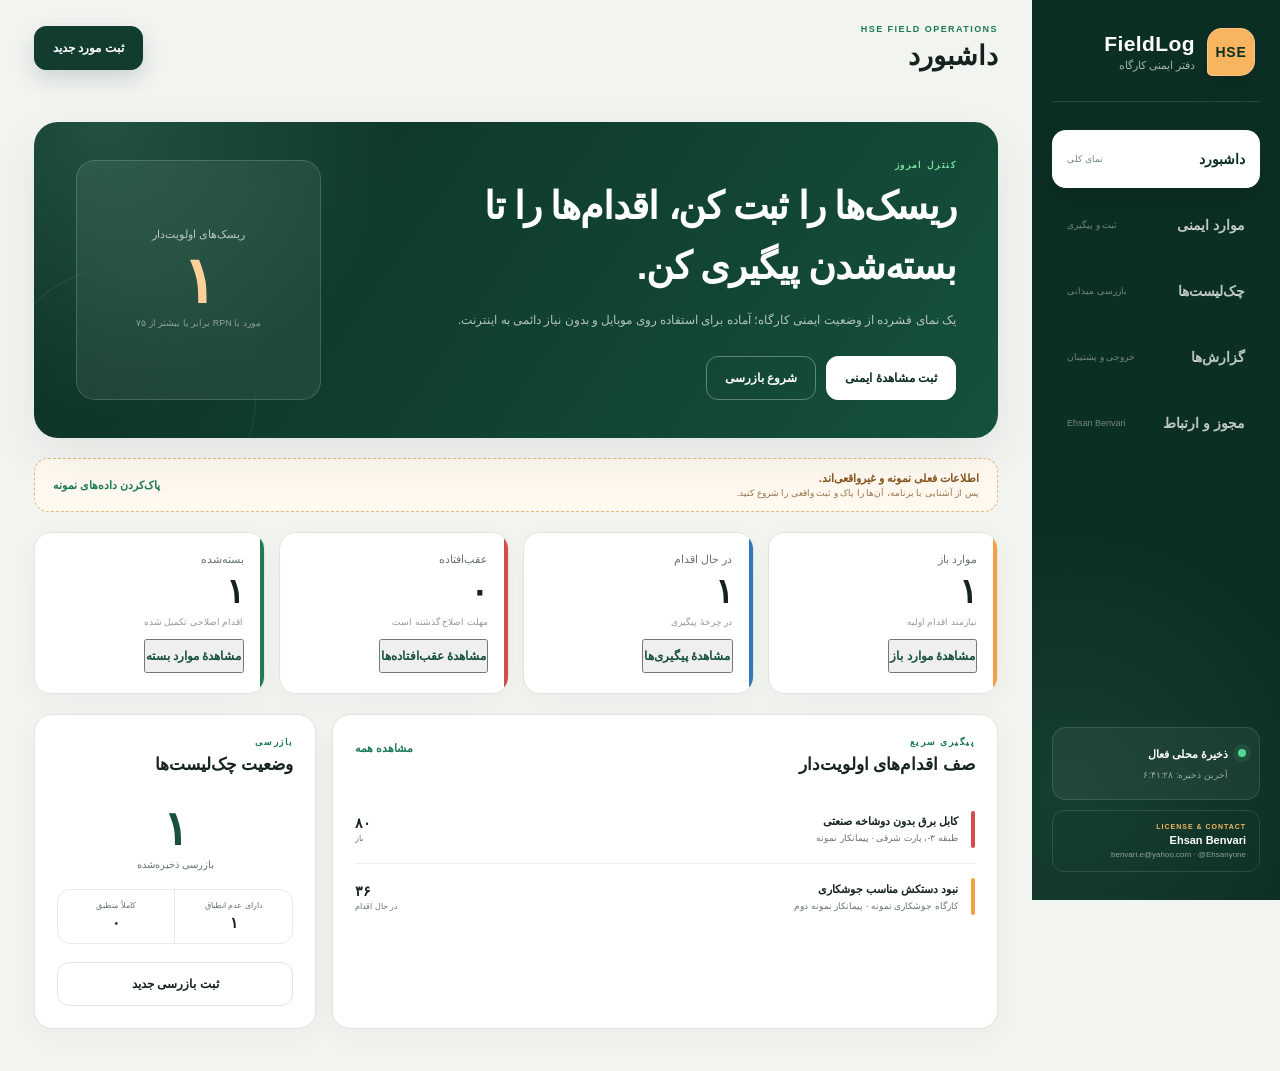
==== index.html @ 08618c47 "Publish HSE FieldLog 1.8.0 browser demonstration" ====
<!doctype html>
<html lang="fa" dir="rtl">
  <head>
    <meta charset="UTF-8" />
    <meta name="viewport" content="width=device-width, initial-scale=1.0, viewport-fit=cover" />
    <meta name="theme-color" content="#0c2f24" />
    <meta name="description" content="دفتر ایمنی کارگاه؛ ثبت خطر، چک‌لیست و گزارش مدیریتی" />
    <meta http-equiv="Content-Security-Policy" content="default-src 'self'; script-src 'self'; style-src 'self'; img-src 'self' data:; connect-src 'self'; worker-src 'self'; object-src 'none'; base-uri 'none'; form-action 'none'" />
    <link rel="manifest" href="./manifest.webmanifest" />
    <link rel="icon" href="./favicon.svg" type="image/svg+xml" />
    <title>HSE FieldLog</title>
    <script type="module" crossorigin src="./assets/index-pages-d766dce32a81.js"></script>
    <link rel="stylesheet" crossorigin href="./assets/index-uV3VrAZ-.css">
  </head>
  <body>
    <div id="root"></div>
  </body>
</html>
---- assets/index-uV3VrAZ-.css ----
:root{--ink:#15221d;--muted:#66736d;--paper:#fff;--canvas:#f2f4f0;--line:#dfe5df;--green-950:#0c2f24;--green-900:#123c2f;--green-800:#18503d;--green-600:#1c7a56;--green-100:#dff3e9;--orange:#f59e42;--red:#d64b4b;--blue:#3278b8;--shadow:0 18px 48px #1a342a14}*{box-sizing:border-box}html{background:var(--canvas);--lightningcss-light:initial;--lightningcss-dark: ;color-scheme:light}body{background:var(--canvas);color:var(--ink);-webkit-font-smoothing:antialiased;margin:0;font-family:Tahoma,Arial,sans-serif}button,input,select,textarea{font:inherit}button,select,label.file-action{-webkit-tap-highlight-color:transparent}button{cursor:pointer}.app-shell{direction:rtl;grid-template-columns:248px minmax(0,1fr);min-height:100vh;display:grid}.sidebar{background:radial-gradient(circle at 15% 88%, #5eb4831f, transparent 32%), var(--green-950);color:#fff;flex-direction:column;height:100vh;padding:28px 20px;display:flex;position:sticky;top:0;overflow:auto}.brand-block{border-bottom:1px solid #ffffff1f;align-items:center;gap:12px;padding:0 5px 25px;display:flex}.brand-mark{width:48px;height:48px;color:var(--green-950);letter-spacing:.05em;background:#f8b45e;border:1px solid #ffffff40;border-radius:15px 15px 15px 5px;place-items:center;font-size:14px;font-weight:900;display:grid;box-shadow:0 8px 24px #00000024}.brand-block strong,.brand-block span{display:block}.brand-block strong{letter-spacing:.02em;font-size:21px}.brand-block span{color:#ffffff9e;margin-top:3px;font-size:11px}.side-nav{gap:8px;margin-top:28px;display:grid}.nav-item{color:#ffffffba;text-align:right;background:0 0;border:1px solid #0000;border-radius:14px;justify-content:space-between;align-items:center;min-height:58px;padding:11px 14px;transition:all .16s;display:flex}.nav-item:hover,.nav-item:focus-visible{color:#fff;border-color:#ffffff24;outline:none}.nav-item.active{color:var(--green-950);background:#fff;box-shadow:0 12px 32px #00000026}.nav-item span{font-size:14px;font-weight:800}.nav-item small{color:inherit;opacity:.58;font-size:9px}.privacy-note{background:#ffffff0d;border:1px solid #ffffff1f;border-radius:14px;gap:10px;margin-top:auto;padding:16px 13px;display:flex}.status-dot{background:#55d794;border-radius:999px;flex:none;width:8px;height:8px;margin-top:5px;box-shadow:0 0 0 5px #55d7941a}.privacy-note strong{font-size:11px}.privacy-note p{color:#ffffff8c;margin:5px 0 0;font-size:9px;line-height:1.8}.license-credit{color:#fff;text-align:right;background:0 0;border:1px solid #ffffff1f;border-radius:12px;gap:4px;margin-top:10px;padding:12px 13px;transition:all .16s;display:grid}.license-credit:hover,.license-credit:focus-visible{background:#f5b56214;border-color:#f5b56299;outline:none}.license-credit span{color:#f5b562;letter-spacing:.14em;font-family:Arial,sans-serif;font-size:7px;font-weight:800}.license-credit strong{font-family:Arial,sans-serif;font-size:11px}.license-credit small{color:#ffffff85;font-family:Arial,sans-serif;font-size:8px}.workspace{min-width:0;padding:0 34px 42px}.topbar{z-index:20;-webkit-backdrop-filter:blur(18px);backdrop-filter:blur(18px);background:#f2f4f0e6;justify-content:space-between;align-items:center;min-height:96px;margin:0 -6px 26px;padding:18px 6px;display:flex;position:sticky;top:0}.eyebrow{color:var(--green-600);letter-spacing:.16em;margin:0 0 6px;font-family:Arial,sans-serif;font-size:9px;font-weight:800}.topbar h1,.panel-heading h2,.panel-heading h3,.modal-heading h2,.report-header h2{margin:0}.topbar h1{font-size:27px;line-height:1.2}.primary-button,.secondary-button,.danger-button{border-radius:12px;min-height:44px;padding:10px 18px;font-size:12px;font-weight:800;transition:all .16s}.primary-button{border:1px solid var(--green-900);background:var(--green-900);color:#fff;box-shadow:0 9px 22px #123c2f2b}.primary-button:hover,.primary-button:focus-visible{background:var(--green-800);outline:3px solid #1c7a562e}.primary-button.light{color:var(--green-950);box-shadow:none;background:#fff;border-color:#fff}.secondary-button{border:1px solid var(--line);color:var(--ink);background:#fff}.secondary-button:hover,.secondary-button:focus-visible{background:#f7f9f7;border-color:#aebbb4;outline:none}.light-outline{color:#fff;background:0 0;border-color:#ffffff52}.light-outline:hover,.light-outline:focus-visible{background:#ffffff14;border-color:#ffffffb3}.danger-button{color:#ad3434;background:#fff7f7;border:1px solid #f0d0d0}.danger-button:disabled{cursor:not-allowed;opacity:.45}.compact-button{border-radius:9px;min-height:34px;padding:7px 11px;font-size:8px}.text-button{color:var(--green-600);background:0 0;border:0;padding:5px 0;font-size:11px;font-weight:800}.full-width{width:100%}.section-stack{gap:20px;width:100%;max-width:1380px;margin:0 auto;display:grid}.hero-panel{background:radial-gradient(circle at 7% 0%, #75d5a333, transparent 31%), linear-gradient(125deg, var(--green-950), #15513c);color:#fff;min-height:274px;box-shadow:var(--shadow);border-radius:24px;grid-template-columns:minmax(0,1fr) 245px;gap:38px;padding:38px 42px;display:grid;position:relative;overflow:hidden}.hero-panel:after{content:"";border:1px solid #ffffff17;border-radius:50%;width:260px;height:260px;position:absolute;bottom:-90px;left:-40px}.hero-copy{z-index:1;position:relative}.hero-copy .eyebrow{color:#7ddca7}.hero-copy h2{letter-spacing:-.03em;max-width:650px;margin:0;font-size:clamp(25px,3vw,42px);line-height:1.55}.hero-copy>p:not(.eyebrow){color:#ffffffad;max-width:650px;margin:13px 0 0;font-size:12px;line-height:2}.hero-actions{gap:10px;margin-top:24px;display:flex}.hero-score{z-index:1;text-align:center;-webkit-backdrop-filter:blur(10px);backdrop-filter:blur(10px);background:#ffffff12;border:1px solid #ffffff29;border-radius:19px;flex-direction:column;justify-content:center;align-items:center;min-height:188px;padding:24px;display:flex;position:relative}.hero-score span{color:#ffffffad;font-size:11px}.hero-score strong{color:#ffd09a;margin:8px 0 2px;font-family:Arial,sans-serif;font-size:64px;line-height:1}.hero-score small{color:#ffffff7a;font-size:9px;line-height:1.8}.demo-banner{background:#fff9ef;border:1px dashed #e0b980;border-radius:14px;justify-content:space-between;align-items:center;gap:24px;padding:13px 18px;display:flex}.demo-banner strong,.demo-banner span{display:block}.demo-banner strong{color:#85551f;font-size:11px}.demo-banner span{color:#98744b;margin-top:3px;font-size:9px}.metric-grid{grid-template-columns:repeat(4,minmax(0,1fr));gap:14px;display:grid}.metric-card{border:1px solid var(--line);background:var(--paper);border-radius:17px;min-height:134px;padding:20px;position:relative;overflow:hidden;box-shadow:0 8px 28px #253e330a}.metric-card:before{background:var(--metric-color);content:"";width:4px;height:100%;position:absolute;top:0;right:0}.metric-card>span,.metric-card>small{display:block}.metric-card>span{color:var(--muted);font-size:11px}.metric-card>strong{margin-top:8px;font-family:Arial,sans-serif;font-size:34px;line-height:1;display:block}.metric-card>small{color:#909a95;margin-top:9px;font-size:9px}.accent-orange{--metric-color:var(--orange)}.accent-blue{--metric-color:var(--blue)}.accent-red{--metric-color:var(--red)}.accent-green{--metric-color:var(--green-600)}.dashboard-grid{grid-template-columns:minmax(0,1.65fr) minmax(280px,.7fr);gap:16px;display:grid}.panel{border:1px solid var(--line);background:var(--paper);border-radius:18px;box-shadow:0 8px 30px #253e330a}.panel-heading{justify-content:space-between;align-items:flex-start;gap:16px;margin-bottom:18px;display:flex}.panel-heading h2,.panel-heading h3{font-size:17px;line-height:1.45}.dashboard-grid>.panel{padding:22px}.compact-list{display:grid}.compact-row{border-top:1px solid #edf0ed;grid-template-columns:4px minmax(0,1fr) auto;align-items:center;gap:13px;min-height:67px;padding:10px 0;display:grid}.compact-row:first-child{border-top:0}.risk-stripe{border-radius:99px;width:4px;height:37px}.risk-stripe.high,.risk-pill.high,.table-risk.high,.rpn-preview.high{color:#ab3030;background:#ffeded}.risk-stripe.medium,.risk-pill.medium,.table-risk.medium,.rpn-preview.medium{color:#9a5e14;background:#fff3df}.risk-stripe.low,.risk-pill.low,.table-risk.low,.rpn-preview.low{color:#1a704f;background:#e5f5ec}.risk-stripe.high{background:var(--red)}.risk-stripe.medium{background:var(--orange)}.risk-stripe.low{background:var(--green-600)}.compact-content strong,.compact-content span,.compact-meta strong,.compact-meta span{display:block}.compact-content strong{font-size:11px}.compact-content span{color:var(--muted);margin-top:5px;font-size:9px}.compact-meta{text-align:left;min-width:58px}.compact-meta strong{font-family:Arial,sans-serif;font-size:14px}.compact-meta span{color:var(--muted);margin-top:3px;font-size:8px}.inspection-summary{flex-direction:column;display:flex}.inspection-number{text-align:center;padding:9px 0 19px}.inspection-number strong,.inspection-number span{display:block}.inspection-number strong{color:var(--green-800);font-family:Arial,sans-serif;font-size:47px;line-height:1}.inspection-number span{color:var(--muted);margin-top:7px;font-size:10px}.inspection-breakdown{border:1px solid #e7ece8;border-radius:13px;grid-template-columns:1fr 1fr;margin-bottom:18px;display:grid}.inspection-breakdown div{text-align:center;padding:11px}.inspection-breakdown div+div{border-right:1px solid #e7ece8}.inspection-breakdown span,.inspection-breakdown strong{display:block}.inspection-breakdown span{color:var(--muted);font-size:8px}.inspection-breakdown strong{margin-top:4px;font-family:Arial,sans-serif;font-size:15px}.filter-bar{border:1px solid var(--line);background:var(--paper);border-radius:16px;grid-template-columns:minmax(260px,1fr) 210px 100px;align-items:end;gap:12px;padding:17px;display:grid}.finding-filters{grid-template-columns:minmax(220px,2fr) repeat(3,minmax(125px,1fr)) 85px;margin-bottom:20px}.filter-tools{flex-wrap:wrap;grid-column:1/-1;justify-content:space-between;align-items:center;gap:10px;display:flex}.catalog-management{flex-wrap:wrap;align-items:center;gap:10px;margin:12px 0 18px;display:flex}.catalog-management>span{color:var(--muted);flex:180px;font-size:11px;line-height:1.9}.current-catalog-actions{border-bottom:1px solid var(--line);padding-bottom:15px}.checklist-editor{width:min(760px,100%)}.catalog-editor-heading{flex-wrap:wrap;justify-content:space-between;align-items:center;gap:10px;margin:20px 0 12px;display:flex}.catalog-editor-heading h3{margin:0;font-size:16px}.catalog-editor-items{gap:12px;display:grid}.catalog-editor-row{border:1px solid var(--line);background:#f8faf8;border-radius:12px;grid-template-columns:minmax(0,1fr) auto;align-items:end;gap:12px;padding:12px;display:grid}.catalog-editor-row label{gap:7px;min-width:0;display:grid}.catalog-editor-row label>span{font-size:12px;font-weight:700}.catalog-editor-row textarea{min-height:70px}.related-sectors{border:1px solid var(--line);border-radius:12px;flex-wrap:wrap;gap:12px;margin:16px 0;padding:14px;display:flex}.related-sectors legend{padding:0 6px;font-size:12px}.related-sectors label{align-items:center;gap:7px;min-height:36px;font-size:12px;display:flex}.related-sectors input{width:18px;height:18px;min-height:0;accent-color:var(--green-800)}.catalog-editor-error{color:#8d2929;background:#fff0ef;border-radius:9px;padding:12px;line-height:1.9}.catalog-editor-empty{color:var(--muted);font-size:13px}.storage-warning{color:#664212;background:#fff7e6;border:1px solid #dfb367;border-radius:14px;margin-bottom:20px;padding:18px;line-height:1.9}.storage-warning p{margin:6px 0 12px}.recovery-actions{flex-wrap:wrap;align-items:center;gap:10px;display:flex}.metric-open{color:var(--green-800);text-align:right;margin-top:12px;padding:8px 0;font-size:12px;font-weight:700}.source-hint{color:var(--green-800);overflow-wrap:anywhere;background:#edf5f0;border-radius:9px;padding:10px 12px;font-size:12px;line-height:1.9}.report-scope{overflow-wrap:anywhere;background:#f2f6f3;margin:12px 0;padding:10px;font-size:11px;line-height:1.9}.follow-item{min-height:44px}.history-detail-row:has(.follow-item){grid-template-columns:minmax(0,1fr) auto}.history-detail-row .follow-item{grid-column:1/-1;justify-self:start}.card-actions{flex-wrap:wrap}.finding-card h2,.finding-description,.finding-details dd{overflow-wrap:anywhere}button:disabled{cursor:not-allowed;opacity:.55}button:focus-visible,summary:focus-visible{outline-offset:3px;outline:3px solid #d69a34}.search-field,.select-field,.form-grid label,.notes-field{gap:7px;display:grid}.search-field>span,.select-field>span,.form-grid label>span,.notes-field>span,.fmea-grid label>span{color:#5d6a64;font-size:9px;font-weight:800}input,select,textarea{width:100%;min-height:43px;color:var(--ink);background:#fbfcfb;border:1px solid #d9e0db;border-radius:10px;outline:none;padding:9px 12px;font-size:11px;transition:all .15s}input:focus,select:focus,textarea:focus{border-color:var(--green-600);background:#fff;box-shadow:0 0 0 3px #1c7a561a}textarea{resize:vertical;line-height:1.8}.filter-count{min-height:43px;color:var(--green-800);background:#edf5f0;border-radius:11px;justify-content:center;align-items:baseline;gap:5px;padding:11px;display:flex}.filter-count strong{font-family:Arial,sans-serif;font-size:17px}.filter-count span{font-size:9px}.finding-grid{grid-template-columns:repeat(2,minmax(0,1fr));gap:15px;display:grid}.finding-card{border:1px solid var(--line);background:var(--paper);border-radius:17px;padding:21px;box-shadow:0 8px 25px #253e330a}.finding-card-head{justify-content:space-between;align-items:flex-start;gap:15px;display:flex}.finding-card-head h2{margin:12px 0 0;font-size:16px;line-height:1.65}.risk-pill,.status-pill,.completion-chip,.history-result,.table-risk{white-space:nowrap;border-radius:999px;justify-content:center;align-items:center;padding:5px 9px;font-size:8px;font-weight:900;display:inline-flex}.status-pill{border:1px solid #0000}.status-open{color:#a55b0b;background:#fff0df}.status-in_progress{color:#2e669b;background:#e9f2fc}.status-closed{color:#1b6e4f;background:#e5f5ec}.finding-description{min-height:48px;color:var(--muted);margin:15px 0;font-size:10px;line-height:1.9}.finding-details{background:#f7f9f7;border-radius:12px;grid-template-columns:1fr 1fr;gap:11px;margin:0;padding:14px;display:grid}.finding-details dt{color:#8a948f;font-size:8px}.finding-details dd{margin:4px 0 0;font-size:9px;font-weight:800;line-height:1.6}.finding-details dd.overdue{color:var(--red)}.finding-score-row{flex-wrap:wrap;gap:8px;margin-top:13px;display:flex}.finding-score-row span{color:var(--muted);border:1px solid #e4e9e5;border-radius:8px;padding:6px 9px;font-size:8px}.finding-score-row strong{color:var(--ink)}.card-actions{border-top:1px solid #edf0ed;gap:8px;margin-top:16px;padding-top:14px;display:flex}.card-actions select{flex:1;min-height:38px}.card-actions .danger-button{min-height:38px;padding:8px 13px;font-size:9px}.empty-state{color:var(--muted);text-align:center;border:1px dashed #d1d9d3;border-radius:13px;padding:24px;font-size:10px}.empty-state.large{grid-column:1/-1;align-content:center;gap:7px;min-height:180px;display:grid}.empty-state.large strong{color:var(--ink);font-size:14px}.checklist-layout{grid-template-columns:minmax(290px,.82fr) minmax(480px,1.45fr) minmax(240px,.73fr);align-items:start;gap:16px;width:100%;max-width:1540px;margin:0 auto;display:grid}.checklist-layout>.panel{padding:20px}.template-list,.history-list{gap:9px;display:grid}.checklist-picker{position:sticky;top:16px}.catalog-heading{align-items:flex-start}.catalog-total{color:var(--green-800);background:#edf5f0;border-radius:999px;flex:none;padding:5px 8px;font-size:8px;font-weight:900}.catalog-intro{color:var(--muted);margin:-2px 0 14px;font-size:9px;line-height:1.85}.checklist-catalog-controls{background:#f7faf8;border:1px solid #e1e8e3;border-radius:13px;gap:10px;margin-bottom:13px;padding:12px;display:grid}.checklist-search,.checklist-sector-select{gap:6px;display:grid}.checklist-search input,.checklist-sector-select select{background:#fff;min-height:39px;font-size:10px}.catalog-result-row{color:var(--muted);justify-content:space-between;align-items:center;gap:8px;font-size:8px;display:flex}.catalog-result-row .text-button{flex:none;font-size:8px}.template-list{overscroll-behavior:contain;scrollbar-color:#b9c8c0 transparent;scrollbar-width:thin;max-height:min(62vh,720px);padding-left:4px;overflow-y:auto}.template-group{gap:8px;display:grid}.template-group+.template-group{border-top:1px solid #e6ebe7;margin-top:7px;padding-top:14px}.template-group-heading{justify-content:space-between;align-items:flex-start;gap:8px;padding:0 2px;display:flex}.template-group-heading strong,.template-group-heading span{display:block}.template-group-heading strong{font-size:9px}.template-group-heading span{color:#7a8781;margin-top:3px;font-size:7px;line-height:1.6}.template-group-heading small{width:23px;height:23px;color:var(--green-800);background:#eef3ef;border-radius:8px;flex:none;place-items:center;font-family:Arial,sans-serif;font-size:8px;font-weight:800;display:grid}.template-group-items{gap:8px;display:grid}.template-card{width:100%;color:var(--ink);text-align:right;background:#fff;border:1px solid #e1e7e2;border-radius:12px;gap:6px;padding:14px;transition:all .16s;display:grid}.template-card:hover,.template-card:focus-visible,.template-card.selected{border-color:var(--green-600);background:#edf7f1;outline:none}.template-card strong{font-size:10px}.template-card span{color:var(--muted);font-size:8px;line-height:1.7}.template-card small{color:var(--green-600);font-size:7px;line-height:1.6}.template-card .template-sector-note{color:#6f7c75}.catalog-empty{justify-items:center;gap:8px;display:grid}.catalog-empty strong,.catalog-empty span{display:block}.current-template-context{color:var(--green-600);margin:6px 0 0;font-size:8px;font-weight:700;line-height:1.6}.checklist-scope-note{background:#fff8ed;border-right:3px solid #e3a04c;border-radius:10px;gap:4px;margin-bottom:15px;padding:11px 13px;display:grid}.checklist-scope-note strong{color:#8b5919;font-size:8px}.checklist-scope-note span{color:#746650;font-size:8px;line-height:1.75}.completion-chip{color:var(--green-700,#1c6d50);background:#edf5f0}.form-grid{gap:13px;display:grid}.two-columns{grid-template-columns:1fr 1fr}.span-two{grid-column:span 2}.checklist-items{gap:10px;margin:18px 0;display:grid}.checklist-item{border:1px solid #e3e8e4;border-radius:12px;margin:0;padding:13px}.checklist-item legend{align-items:center;gap:8px;padding:0 5px;font-size:9px;font-weight:800;line-height:1.7;display:flex}.checklist-item legend span{background:#eef2ef;border-radius:7px;flex:none;place-items:center;width:22px;height:22px;font-family:Arial,sans-serif;font-size:9px;display:grid}.result-buttons{grid-template-columns:repeat(3,1fr);gap:7px;margin-top:10px;display:grid}.result-option{cursor:pointer;display:block}.result-option input{opacity:0;width:1px;height:1px;position:absolute}.result-option span{color:var(--muted);text-align:center;border:1px solid #e0e5e1;border-radius:8px;padding:8px 6px;font-size:8px;transition:all .15s;display:block}.result-option input:focus-visible+span{outline:3px solid #1c7a5629}.result-option:hover span{background:#f8faf9;border-color:#b9c8c0}.result-option.pass input:checked+span{color:#176947;background:#e7f6ee;border-color:#8bc5a8}.result-option.fail input:checked+span{color:#aa3232;background:#fff0f0;border-color:#e69a9a}.result-option.na input:checked+span{color:#245f91;background:#e9f4fc;border-color:#7baed4;box-shadow:inset 0 0 0 1px #a9cce7}.notes-field{margin-bottom:13px}.editing-banner{background:#eef8f2;border:1px solid #b9d9c8;border-radius:11px;justify-content:space-between;align-items:center;gap:14px;margin-bottom:16px;padding:13px 15px;display:flex}.editing-banner strong,.editing-banner span{display:block}.editing-banner strong{color:var(--green-800);font-size:9px}.editing-banner span{color:var(--muted);margin-top:4px;font-size:8px;line-height:1.7}.inspection-submit-row{gap:8px;display:flex}.inspection-submit-row .primary-button{flex:1}.history-item{border:1px solid #e4e9e5;border-radius:11px;gap:9px;padding:13px;display:grid}.history-item-head{justify-content:space-between;align-items:flex-start;gap:10px;display:flex}.history-item-head>div>strong,.history-item-head>div>span,.history-item-head>div>small{display:block}.history-item-head>div>strong{font-size:10px}.history-item-head>div>span{color:var(--muted);margin-top:5px;font-size:8px}.history-item-head>div>small{color:#8c9691;margin-top:4px;font-size:7px}.history-result{justify-self:start}.history-result.failed{color:#ad3737;background:#fff0f0}.history-result.passed{color:#176947;background:#e7f6ee}.history-counts{grid-template-columns:repeat(3,1fr);gap:6px;display:grid}.history-counts>span{border-radius:8px;justify-content:space-between;align-items:center;gap:5px;padding:7px 8px;font-size:7px;display:flex}.history-counts strong{font-family:Arial,sans-serif;font-size:9px}.history-counts .pass{color:#176947;background:#e7f6ee}.history-counts .fail{color:#aa3232;background:#fff0f0}.history-counts .na{color:#5f6863;background:#f0f2f0}.history-details{border-top:1px solid #e8ece9;border-bottom:1px solid #e8ece9}.history-details summary{color:var(--green-700,#1c6d50);cursor:pointer;padding:10px 0;font-size:8px;font-weight:800}.history-detail-items{gap:6px;padding-bottom:10px;display:grid}.history-detail-row{background:#f8faf8;border-radius:8px;grid-template-columns:minmax(0,1fr) auto;align-items:center;gap:8px;padding:8px;display:grid}.history-detail-row>span{color:var(--ink);font-size:8px;line-height:1.65}.inspection-result-badge{white-space:nowrap;border-radius:999px;justify-content:center;align-items:center;padding:4px 7px;font-size:7px;font-weight:900;display:inline-flex}.inspection-result-badge.pass{color:#176947;background:#e7f6ee}.inspection-result-badge.fail{color:#aa3232;background:#fff0f0}.inspection-result-badge.na{color:#5f6863;background:#f0f2f0}.history-notes{color:#70542c;background:#fff8eb;border-radius:8px;margin:0 0 10px;padding:9px;font-size:8px;line-height:1.7}.history-actions{gap:7px;display:flex}.history-actions .secondary-button{flex:1}.reports-page{grid-template-columns:minmax(250px,300px) minmax(0,1fr);align-items:start;gap:16px}.report-actions,.print-report{min-width:0;max-width:100%;padding:20px}.print-report{overscroll-behavior:contain;scrollbar-gutter:stable;max-height:min(760px,100vh - 132px);overflow:hidden auto}.action-grid{grid-template-columns:1fr;gap:8px;display:grid}.action-card{min-height:74px;color:var(--ink);text-align:right;background:#fbfcfb;border:1px solid #e0e6e1;border-radius:12px;gap:7px;padding:12px 13px;transition:all .15s;display:grid}.action-card:hover,.action-card:focus-visible{border-color:var(--green-600);background:#f1f8f4;outline:none}.action-card strong{font-size:10px}.action-card span{color:var(--muted);font-size:8px;line-height:1.8}.file-action{cursor:pointer}.file-action input{opacity:0;width:1px;height:1px;position:absolute}.security-hint{color:#8a622c;background:#fff7e9;border-radius:9px;margin:14px 0 0;padding:11px;font-size:8px;line-height:1.8}.report-header{border-bottom:2px solid var(--green-900);justify-content:space-between;align-items:flex-start;padding-bottom:18px;display:flex}.report-header p{color:var(--muted);margin:0 0 5px;font-size:9px}.report-header h2{font-size:22px}.report-header>span{color:var(--muted);font-size:9px}.report-metrics{grid-template-columns:repeat(6,1fr);gap:8px;margin:18px 0;display:grid}.report-metrics div{text-align:center;background:#f4f7f4;border-radius:10px;padding:11px 8px}.report-metrics span,.report-metrics strong{display:block}.report-metrics span{color:var(--muted);font-size:7px}.report-metrics strong{margin-top:5px;font-family:Arial,sans-serif;font-size:17px}.report-table-wrap{overflow-x:auto}.report-section-title{justify-content:space-between;align-items:flex-end;gap:12px;margin:22px 0 8px;display:flex}.report-section-title span,.report-section-title h3{margin:0;display:block}.report-section-title span{color:var(--muted);font-size:7px}.report-section-title h3{margin-top:4px;font-size:12px}.report-section-title>strong{color:var(--green-700,#1c6d50);font-size:8px}.inspection-report-heading{border-top:2px solid var(--green-900);margin-top:30px;padding-top:20px}.findings-report-table td:nth-child(2){white-space:pre-wrap;min-width:240px;line-height:1.7}.findings-report-table td:first-child{min-width:145px}.inspection-report-table td:nth-child(4){min-width:230px;line-height:1.65}.inspection-report-table td:last-child{min-width:140px;color:var(--muted);line-height:1.65}table{border-collapse:collapse;width:100%;font-size:9px}th,td{text-align:right;vertical-align:middle;border-bottom:1px solid #e7ebe8;padding:11px 8px}th{color:var(--muted);font-size:8px}td small{color:var(--muted);margin-top:3px;font-size:7px;display:block}.report-footer{color:var(--muted);text-align:center;border-top:1px solid #e7ebe8;margin-top:18px;padding-top:12px;font-size:7px}.report-footer span{color:var(--green-800);margin-top:5px;font-family:Arial,sans-serif;font-size:7px;display:block}.about-page{gap:16px}.license-hero{background:radial-gradient(circle at 8% 20%, #f5b5622e, transparent 32%), var(--green-950);color:#fff;grid-template-columns:minmax(0,1fr) 190px;align-items:center;gap:36px;min-height:250px;padding:38px 42px;display:grid;overflow:hidden}.license-copy .eyebrow{color:#f5b562}.license-copy h2{margin:0;font-size:clamp(25px,3vw,39px)}.license-copy>p:not(.eyebrow){color:#ffffffad;max-width:700px;margin:15px 0 0;font-size:11px;line-height:2.1}.license-seal{text-align:center;background:#ffffff0d;border:1px solid #f5b5628c;border-radius:50%;place-content:center;justify-self:end;width:170px;height:170px;display:grid;box-shadow:inset 0 0 0 9px #f5b5620d}.license-seal strong,.license-seal span{display:block}.license-seal strong{color:#f5b562;font-family:Arial,sans-serif;font-size:52px;line-height:1}.license-seal span{color:#fff9;letter-spacing:.17em;margin-top:10px;font-family:Arial,sans-serif;font-size:7px}.license-grid{grid-template-columns:repeat(2,minmax(0,1fr));gap:16px;display:grid}.license-card{min-height:220px;padding:26px}.license-card h3{margin:0;font-size:20px}.license-card>p:not(.eyebrow){color:var(--muted);margin:13px 0 0;font-size:10px;line-height:2}.owner-card{border-top:4px solid var(--green-700,#21664e)}.license-signature{border-top:1px solid var(--line);align-items:center;gap:10px;margin-top:24px;padding-top:16px;font-family:Arial,sans-serif;display:flex}.license-signature span{color:var(--muted);font-size:9px}.license-signature strong{font-size:13px}.license-tag{background:var(--green-100);color:var(--green-800);border-radius:999px;margin-top:22px;padding:8px 11px;font-size:8px;font-weight:800;display:inline-flex}.contact-links{gap:10px;margin-top:22px;display:grid}.contact-mail{color:var(--green-900);background:#f4f8f5;border:1px solid #d9e4dc;border-radius:13px;gap:5px;margin:0;padding:16px;text-decoration:none;transition:all .16s;display:grid}.contact-mail:hover,.contact-mail:focus-visible{border-color:var(--green-600);background:#ebf5ef;outline:3px solid #1c7a561f}.contact-mail span{color:var(--muted);font-size:8px}.contact-mail strong{font-family:Arial,sans-serif;font-size:14px}.telegram-contact{color:#176b96;background:#f1f8fc;border-color:#cfe2ef}.telegram-contact:hover,.telegram-contact:focus-visible{background:#eaf6fc;border-color:#229ed9;outline-color:#229ed926}.privacy-card .secondary-button{margin-top:22px}.modal-backdrop{z-index:100;-webkit-backdrop-filter:blur(5px);backdrop-filter:blur(5px);background:#0518129e;place-items:center;padding:18px;display:grid;position:fixed;inset:0}.modal-card{background:#fff;border-radius:20px;width:min(760px,100%);max-height:calc(100vh - 36px);padding:24px;overflow-y:auto;box-shadow:0 30px 80px #00000047}.modal-heading{justify-content:space-between;align-items:flex-start;margin-bottom:20px;display:flex}.modal-heading h2{font-size:20px}.close-button{width:36px;height:36px;color:var(--muted);background:#f8faf8;border:1px solid #e0e5e1;border-radius:10px;place-items:center;font-size:22px;line-height:1;display:grid}.fmea-fieldset{border:1px solid #dfe6e1;border-radius:13px;margin:18px 0 0;padding:15px}.fmea-fieldset legend{padding:0 7px;font-size:10px;font-weight:900}.fmea-grid{grid-template-columns:repeat(3,minmax(0,1fr)) 110px;align-items:end;gap:10px;display:grid}.fmea-grid label{gap:7px;display:grid}.rpn-preview{border-radius:10px;place-items:center;min-height:68px;padding:8px;display:grid}.rpn-preview span,.rpn-preview strong,.rpn-preview small{display:block}.rpn-preview span{font-size:7px}.rpn-preview strong{font-family:Arial,sans-serif;font-size:20px}.rpn-preview small{font-size:7px}.modal-actions{justify-content:flex-end;gap:9px;margin-top:20px;display:flex}.toast{z-index:120;background:var(--green-950);color:#fff;text-align:center;opacity:0;pointer-events:none;border-radius:11px;min-width:240px;max-width:calc(100vw - 30px);padding:13px 17px;font-size:10px;transition:all .2s;position:fixed;bottom:22px;right:50%;transform:translate(50%,20px);box-shadow:0 15px 40px #05181238}.toast.visible{opacity:1;transform:translate(50%)}.loading-card{border:1px solid var(--line);max-width:1380px;color:var(--muted);text-align:center;background:#fff;border-radius:18px;margin:0 auto;padding:50px;font-size:12px}.mobile-nav{display:none}@media (width<=1180px){.checklist-layout{grid-template-columns:minmax(270px,.65fr) minmax(450px,1.35fr)}.inspection-history{grid-column:1/-1}.history-list{grid-template-columns:repeat(2,minmax(0,1fr))}.reports-page{grid-template-columns:1fr}.report-actions .action-grid{grid-template-columns:repeat(3,minmax(0,1fr))}.print-report{max-height:720px}}@media (width<=900px){.filter-bar.finding-filters{grid-template-columns:repeat(2,minmax(0,1fr))}.finding-filters .search-field,.finding-filters .filter-tools{grid-column:1/-1}.app-shell{padding-bottom:70px;display:block}.sidebar{display:none}.workspace{padding:max(0px, env(safe-area-inset-top)) 18px 30px}.topbar{min-height:82px;margin-bottom:16px}.mobile-nav{z-index:80;padding:8px 10px max(8px, env(safe-area-inset-bottom));-webkit-backdrop-filter:blur(16px);backdrop-filter:blur(16px);background:#fffffff5;border-top:1px solid #dbe2dc;grid-template-columns:repeat(5,1fr);gap:3px;display:grid;position:fixed;bottom:0;left:0;right:0}.mobile-nav button{min-height:42px;color:var(--muted);background:0 0;border:0;border-radius:9px;padding:5px;font-size:9px;font-weight:800}.mobile-nav button.active{color:var(--green-800);background:#eaf4ee}.hero-panel{grid-template-columns:1fr;padding:28px}.hero-score{min-height:130px}.metric-grid{grid-template-columns:repeat(2,minmax(0,1fr))}.dashboard-grid,.checklist-layout{grid-template-columns:1fr}.checklist-picker{position:static}.template-list{max-height:52vh}.inspection-history{grid-column:auto}.filter-bar{grid-template-columns:1fr 190px}.filter-count{display:none}.finding-grid{grid-template-columns:1fr}.report-metrics{grid-template-columns:repeat(3,1fr)}.report-actions .action-grid{grid-template-columns:repeat(2,minmax(0,1fr))}.license-hero{grid-template-columns:1fr}.license-seal{display:none}.license-grid{grid-template-columns:1fr}}@media (width<=600px){.catalog-editor-row{grid-template-columns:1fr}.catalog-editor-row>button{justify-self:start}.filter-bar.finding-filters{grid-template-columns:1fr}.finding-filters>*{grid-column:1}.storage-warning{font-size:13px}input,select,textarea{font-size:16px}.workspace{padding:max(0px, env(safe-area-inset-top)) 12px 25px}.topbar h1{font-size:21px}.topbar .primary-button{min-height:40px;padding:8px 12px;font-size:10px}.hero-panel{border-radius:19px;gap:21px;min-height:auto;padding:24px 20px}.hero-copy h2{font-size:25px}.hero-actions{display:grid}.hero-score strong{font-size:48px}.demo-banner{display:grid}.metric-grid{gap:9px}.metric-card{min-height:122px;padding:17px}.metric-card>strong{font-size:29px}.filter-bar,.two-columns,.history-list,.report-actions .action-grid{grid-template-columns:1fr}.report-actions,.finding-filters,.storage-warning,.modal-backdrop,.print-report{padding:15px 12px}.action-card{min-height:68px;padding:11px 12px}.span-two{grid-column:auto}.finding-card-head{display:grid}.status-pill{justify-self:start}.finding-details{grid-template-columns:1fr}.result-buttons{gap:5px}.editing-banner,.inspection-submit-row,.history-item-head{display:grid}.template-list{max-height:50vh}.history-result{justify-self:start}.fmea-grid{grid-template-columns:repeat(3,1fr)}.rpn-preview{grid-column:1/-1}.modal-card{padding:19px 15px}.report-metrics{grid-template-columns:repeat(2,1fr)}.print-report{max-height:620px}.license-hero{min-height:auto;padding:27px 22px}.license-card{min-height:auto;padding:21px}.report-table-wrap{margin:0 -4px}.report-header h2{font-size:18px}.report-metrics{gap:6px;margin:14px 0}.report-metrics div{padding:8px 6px}.report-metrics strong{font-size:14px}.inspection-report-table td:nth-child(4){min-width:165px}.findings-report-table td:nth-child(2){min-width:190px}.inspection-report-table td:last-child{min-width:105px}.print-report th,.print-report td{padding:8px 6px}}@media print{body{background:#fff}.sidebar,.topbar,.mobile-nav,.report-actions,.toast,.finding-filters,.storage-warning,.modal-backdrop,.catalog-management,.about-page{display:none!important}.app-shell,.workspace,.reports-page{background:#fff;min-height:auto;padding:0;display:block}.print-report{max-width:none;max-height:none;box-shadow:none;scrollbar-gutter:auto;border:0;border-radius:0;overflow:visible}.report-table-wrap{overflow:visible}.report-section-title,thead{break-after:avoid}.inspection-report-heading{break-before:page}tr{break-inside:avoid}}
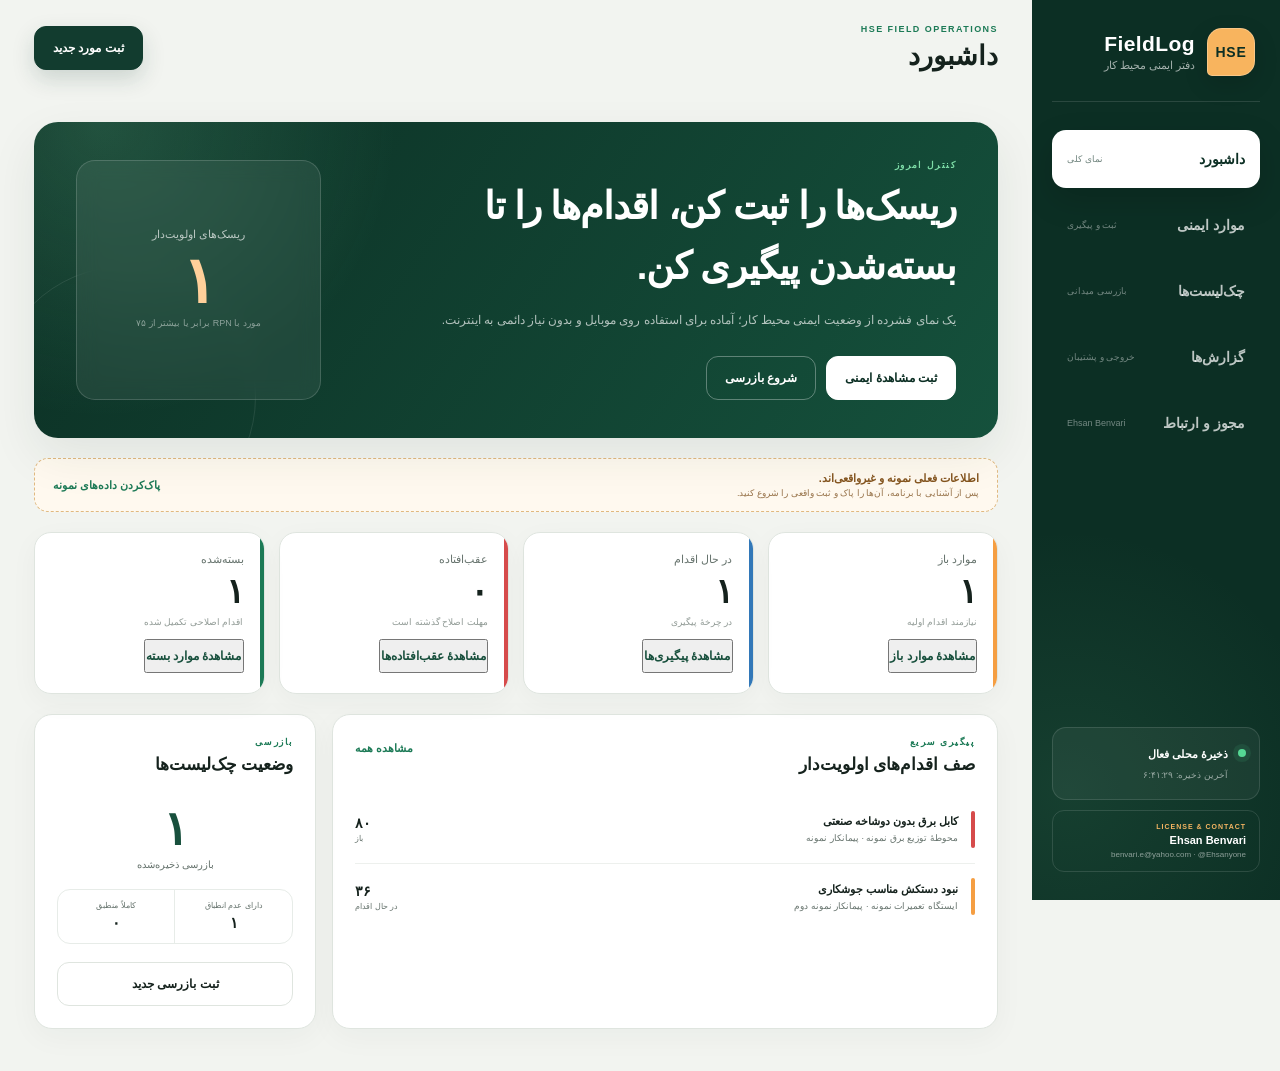
==== commit af76f805: "Publish HSE FieldLog 1.9.0 multisector library and search" ====
--- a/index.html
+++ b/index.html
@@ -4,12 +4,12 @@
     <meta charset="UTF-8" />
     <meta name="viewport" content="width=device-width, initial-scale=1.0, viewport-fit=cover" />
     <meta name="theme-color" content="#0c2f24" />
-    <meta name="description" content="دفتر ایمنی کارگاه؛ ثبت خطر، چک‌لیست و گزارش مدیریتی" />
+    <meta name="description" content="دفتر ایمنی محیط کار؛ ثبت خطر، چک‌لیست چندحوزه‌ای و گزارش مدیریتی" />
     <meta http-equiv="Content-Security-Policy" content="default-src 'self'; script-src 'self'; style-src 'self'; img-src 'self' data:; connect-src 'self'; worker-src 'self'; object-src 'none'; base-uri 'none'; form-action 'none'" />
     <link rel="manifest" href="./manifest.webmanifest" />
     <link rel="icon" href="./favicon.svg" type="image/svg+xml" />
     <title>HSE FieldLog</title>
-    <script type="module" crossorigin src="./assets/index-pages-d766dce32a81.js"></script>
+    <script type="module" crossorigin src="./assets/index-pages-d9219efa1c75.js"></script>
     <link rel="stylesheet" crossorigin href="./assets/index-uV3VrAZ-.css">
   </head>
   <body>
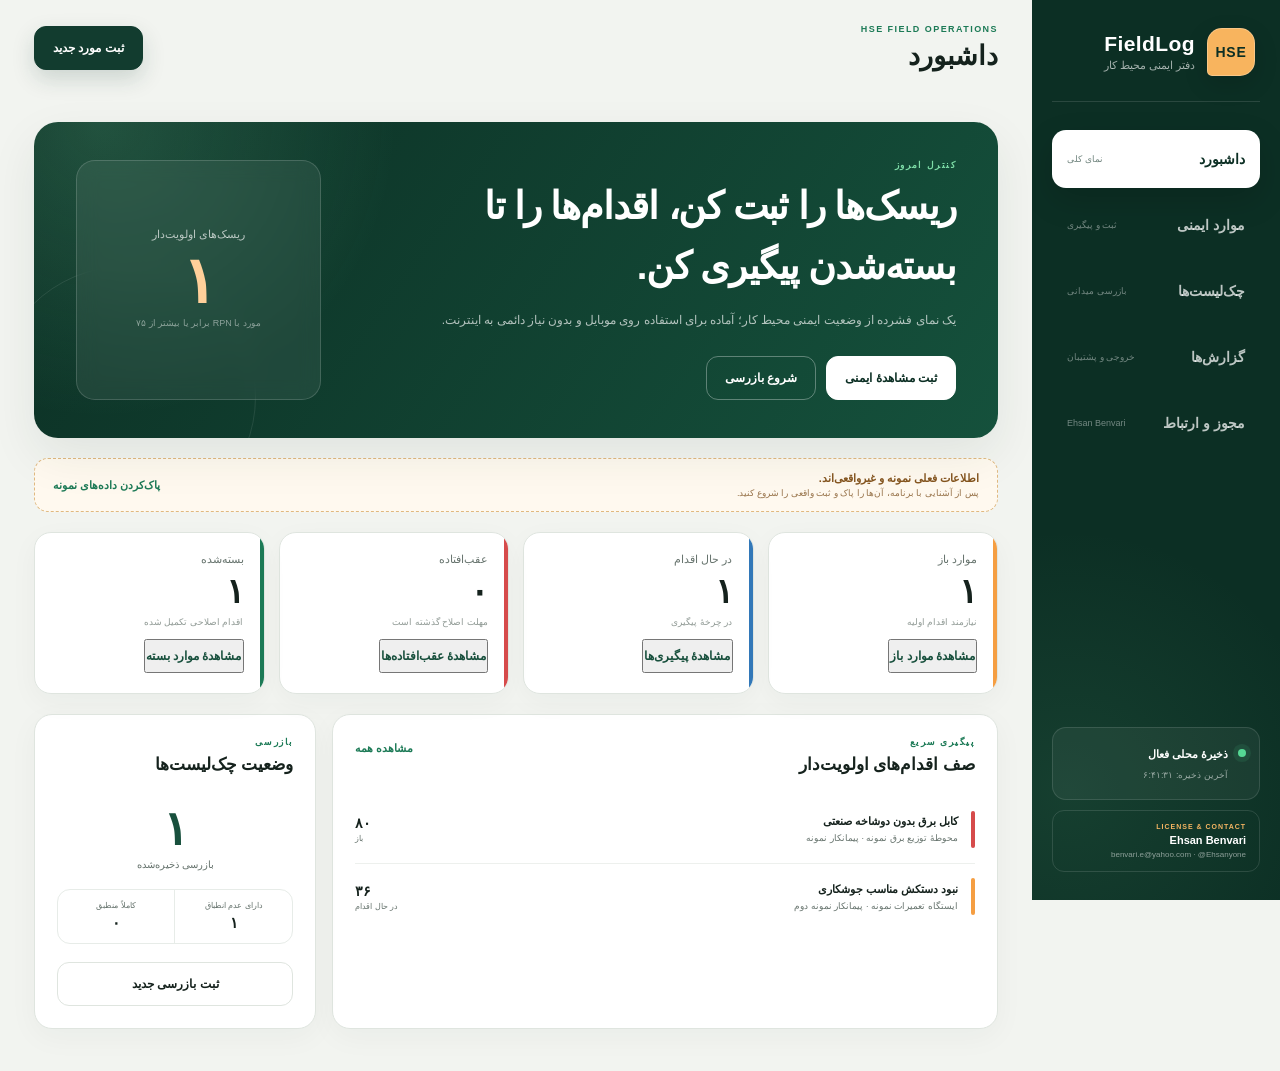
==== commit 04dfb9f6: "Publish 1.9.1 instant checklist title search" ====
--- a/index.html
+++ b/index.html
@@ -9,8 +9,8 @@
     <link rel="manifest" href="./manifest.webmanifest" />
     <link rel="icon" href="./favicon.svg" type="image/svg+xml" />
     <title>HSE FieldLog</title>
-    <script type="module" crossorigin src="./assets/index-pages-d9219efa1c75.js"></script>
-    <link rel="stylesheet" crossorigin href="./assets/index-uV3VrAZ-.css">
+    <script type="module" crossorigin src="./assets/index-pages-b05ac4a8bef9.js"></script>
+    <link rel="stylesheet" crossorigin href="./assets/index-H9Rqb9TA.css">
   </head>
   <body>
     <div id="root"></div>
--- a/assets/index-H9Rqb9TA.css
+++ b/assets/index-H9Rqb9TA.css
@@ -0,0 +1 @@
+:root{--ink:#15221d;--muted:#66736d;--paper:#fff;--canvas:#f2f4f0;--line:#dfe5df;--green-950:#0c2f24;--green-900:#123c2f;--green-800:#18503d;--green-600:#1c7a56;--green-100:#dff3e9;--orange:#f59e42;--red:#d64b4b;--blue:#3278b8;--shadow:0 18px 48px #1a342a14}*{box-sizing:border-box}html{background:var(--canvas);--lightningcss-light:initial;--lightningcss-dark: ;color-scheme:light}body{background:var(--canvas);color:var(--ink);-webkit-font-smoothing:antialiased;margin:0;font-family:Tahoma,Arial,sans-serif}button,input,select,textarea{font:inherit}button,select,label.file-action{-webkit-tap-highlight-color:transparent}button{cursor:pointer}.app-shell{direction:rtl;grid-template-columns:248px minmax(0,1fr);min-height:100vh;display:grid}.sidebar{background:radial-gradient(circle at 15% 88%, #5eb4831f, transparent 32%), var(--green-950);color:#fff;flex-direction:column;height:100vh;padding:28px 20px;display:flex;position:sticky;top:0;overflow:auto}.brand-block{border-bottom:1px solid #ffffff1f;align-items:center;gap:12px;padding:0 5px 25px;display:flex}.brand-mark{width:48px;height:48px;color:var(--green-950);letter-spacing:.05em;background:#f8b45e;border:1px solid #ffffff40;border-radius:15px 15px 15px 5px;place-items:center;font-size:14px;font-weight:900;display:grid;box-shadow:0 8px 24px #00000024}.brand-block strong,.brand-block span{display:block}.brand-block strong{letter-spacing:.02em;font-size:21px}.brand-block span{color:#ffffff9e;margin-top:3px;font-size:11px}.side-nav{gap:8px;margin-top:28px;display:grid}.nav-item{color:#ffffffba;text-align:right;background:0 0;border:1px solid #0000;border-radius:14px;justify-content:space-between;align-items:center;min-height:58px;padding:11px 14px;transition:all .16s;display:flex}.nav-item:hover,.nav-item:focus-visible{color:#fff;border-color:#ffffff24;outline:none}.nav-item.active{color:var(--green-950);background:#fff;box-shadow:0 12px 32px #00000026}.nav-item span{font-size:14px;font-weight:800}.nav-item small{color:inherit;opacity:.58;font-size:9px}.privacy-note{background:#ffffff0d;border:1px solid #ffffff1f;border-radius:14px;gap:10px;margin-top:auto;padding:16px 13px;display:flex}.status-dot{background:#55d794;border-radius:999px;flex:none;width:8px;height:8px;margin-top:5px;box-shadow:0 0 0 5px #55d7941a}.privacy-note strong{font-size:11px}.privacy-note p{color:#ffffff8c;margin:5px 0 0;font-size:9px;line-height:1.8}.license-credit{color:#fff;text-align:right;background:0 0;border:1px solid #ffffff1f;border-radius:12px;gap:4px;margin-top:10px;padding:12px 13px;transition:all .16s;display:grid}.license-credit:hover,.license-credit:focus-visible{background:#f5b56214;border-color:#f5b56299;outline:none}.license-credit span{color:#f5b562;letter-spacing:.14em;font-family:Arial,sans-serif;font-size:7px;font-weight:800}.license-credit strong{font-family:Arial,sans-serif;font-size:11px}.license-credit small{color:#ffffff85;font-family:Arial,sans-serif;font-size:8px}.workspace{min-width:0;padding:0 34px 42px}.topbar{z-index:20;-webkit-backdrop-filter:blur(18px);backdrop-filter:blur(18px);background:#f2f4f0e6;justify-content:space-between;align-items:center;min-height:96px;margin:0 -6px 26px;padding:18px 6px;display:flex;position:sticky;top:0}.eyebrow{color:var(--green-600);letter-spacing:.16em;margin:0 0 6px;font-family:Arial,sans-serif;font-size:9px;font-weight:800}.topbar h1,.panel-heading h2,.panel-heading h3,.modal-heading h2,.report-header h2{margin:0}.topbar h1{font-size:27px;line-height:1.2}.primary-button,.secondary-button,.danger-button{border-radius:12px;min-height:44px;padding:10px 18px;font-size:12px;font-weight:800;transition:all .16s}.primary-button{border:1px solid var(--green-900);background:var(--green-900);color:#fff;box-shadow:0 9px 22px #123c2f2b}.primary-button:hover,.primary-button:focus-visible{background:var(--green-800);outline:3px solid #1c7a562e}.primary-button.light{color:var(--green-950);box-shadow:none;background:#fff;border-color:#fff}.secondary-button{border:1px solid var(--line);color:var(--ink);background:#fff}.secondary-button:hover,.secondary-button:focus-visible{background:#f7f9f7;border-color:#aebbb4;outline:none}.light-outline{color:#fff;background:0 0;border-color:#ffffff52}.light-outline:hover,.light-outline:focus-visible{background:#ffffff14;border-color:#ffffffb3}.danger-button{color:#ad3434;background:#fff7f7;border:1px solid #f0d0d0}.danger-button:disabled{cursor:not-allowed;opacity:.45}.compact-button{border-radius:9px;min-height:34px;padding:7px 11px;font-size:8px}.text-button{color:var(--green-600);background:0 0;border:0;padding:5px 0;font-size:11px;font-weight:800}.full-width{width:100%}.section-stack{gap:20px;width:100%;max-width:1380px;margin:0 auto;display:grid}.hero-panel{background:radial-gradient(circle at 7% 0%, #75d5a333, transparent 31%), linear-gradient(125deg, var(--green-950), #15513c);color:#fff;min-height:274px;box-shadow:var(--shadow);border-radius:24px;grid-template-columns:minmax(0,1fr) 245px;gap:38px;padding:38px 42px;display:grid;position:relative;overflow:hidden}.hero-panel:after{content:"";border:1px solid #ffffff17;border-radius:50%;width:260px;height:260px;position:absolute;bottom:-90px;left:-40px}.hero-copy{z-index:1;position:relative}.hero-copy .eyebrow{color:#7ddca7}.hero-copy h2{letter-spacing:-.03em;max-width:650px;margin:0;font-size:clamp(25px,3vw,42px);line-height:1.55}.hero-copy>p:not(.eyebrow){color:#ffffffad;max-width:650px;margin:13px 0 0;font-size:12px;line-height:2}.hero-actions{gap:10px;margin-top:24px;display:flex}.hero-score{z-index:1;text-align:center;-webkit-backdrop-filter:blur(10px);backdrop-filter:blur(10px);background:#ffffff12;border:1px solid #ffffff29;border-radius:19px;flex-direction:column;justify-content:center;align-items:center;min-height:188px;padding:24px;display:flex;position:relative}.hero-score span{color:#ffffffad;font-size:11px}.hero-score strong{color:#ffd09a;margin:8px 0 2px;font-family:Arial,sans-serif;font-size:64px;line-height:1}.hero-score small{color:#ffffff7a;font-size:9px;line-height:1.8}.demo-banner{background:#fff9ef;border:1px dashed #e0b980;border-radius:14px;justify-content:space-between;align-items:center;gap:24px;padding:13px 18px;display:flex}.demo-banner strong,.demo-banner span{display:block}.demo-banner strong{color:#85551f;font-size:11px}.demo-banner span{color:#98744b;margin-top:3px;font-size:9px}.metric-grid{grid-template-columns:repeat(4,minmax(0,1fr));gap:14px;display:grid}.metric-card{border:1px solid var(--line);background:var(--paper);border-radius:17px;min-height:134px;padding:20px;position:relative;overflow:hidden;box-shadow:0 8px 28px #253e330a}.metric-card:before{background:var(--metric-color);content:"";width:4px;height:100%;position:absolute;top:0;right:0}.metric-card>span,.metric-card>small{display:block}.metric-card>span{color:var(--muted);font-size:11px}.metric-card>strong{margin-top:8px;font-family:Arial,sans-serif;font-size:34px;line-height:1;display:block}.metric-card>small{color:#909a95;margin-top:9px;font-size:9px}.accent-orange{--metric-color:var(--orange)}.accent-blue{--metric-color:var(--blue)}.accent-red{--metric-color:var(--red)}.accent-green{--metric-color:var(--green-600)}.dashboard-grid{grid-template-columns:minmax(0,1.65fr) minmax(280px,.7fr);gap:16px;display:grid}.panel{border:1px solid var(--line);background:var(--paper);border-radius:18px;box-shadow:0 8px 30px #253e330a}.panel-heading{justify-content:space-between;align-items:flex-start;gap:16px;margin-bottom:18px;display:flex}.panel-heading h2,.panel-heading h3{font-size:17px;line-height:1.45}.dashboard-grid>.panel{padding:22px}.compact-list{display:grid}.compact-row{border-top:1px solid #edf0ed;grid-template-columns:4px minmax(0,1fr) auto;align-items:center;gap:13px;min-height:67px;padding:10px 0;display:grid}.compact-row:first-child{border-top:0}.risk-stripe{border-radius:99px;width:4px;height:37px}.risk-stripe.high,.risk-pill.high,.table-risk.high,.rpn-preview.high{color:#ab3030;background:#ffeded}.risk-stripe.medium,.risk-pill.medium,.table-risk.medium,.rpn-preview.medium{color:#9a5e14;background:#fff3df}.risk-stripe.low,.risk-pill.low,.table-risk.low,.rpn-preview.low{color:#1a704f;background:#e5f5ec}.risk-stripe.high{background:var(--red)}.risk-stripe.medium{background:var(--orange)}.risk-stripe.low{background:var(--green-600)}.compact-content strong,.compact-content span,.compact-meta strong,.compact-meta span{display:block}.compact-content strong{font-size:11px}.compact-content span{color:var(--muted);margin-top:5px;font-size:9px}.compact-meta{text-align:left;min-width:58px}.compact-meta strong{font-family:Arial,sans-serif;font-size:14px}.compact-meta span{color:var(--muted);margin-top:3px;font-size:8px}.inspection-summary{flex-direction:column;display:flex}.inspection-number{text-align:center;padding:9px 0 19px}.inspection-number strong,.inspection-number span{display:block}.inspection-number strong{color:var(--green-800);font-family:Arial,sans-serif;font-size:47px;line-height:1}.inspection-number span{color:var(--muted);margin-top:7px;font-size:10px}.inspection-breakdown{border:1px solid #e7ece8;border-radius:13px;grid-template-columns:1fr 1fr;margin-bottom:18px;display:grid}.inspection-breakdown div{text-align:center;padding:11px}.inspection-breakdown div+div{border-right:1px solid #e7ece8}.inspection-breakdown span,.inspection-breakdown strong{display:block}.inspection-breakdown span{color:var(--muted);font-size:8px}.inspection-breakdown strong{margin-top:4px;font-family:Arial,sans-serif;font-size:15px}.filter-bar{border:1px solid var(--line);background:var(--paper);border-radius:16px;grid-template-columns:minmax(260px,1fr) 210px 100px;align-items:end;gap:12px;padding:17px;display:grid}.finding-filters{grid-template-columns:minmax(220px,2fr) repeat(3,minmax(125px,1fr)) 85px;margin-bottom:20px}.filter-tools{flex-wrap:wrap;grid-column:1/-1;justify-content:space-between;align-items:center;gap:10px;display:flex}.catalog-management{flex-wrap:wrap;align-items:center;gap:10px;margin:12px 0 18px;display:flex}.catalog-management>span{color:var(--muted);flex:180px;font-size:11px;line-height:1.9}.current-catalog-actions{border-bottom:1px solid var(--line);padding-bottom:15px}.checklist-editor{width:min(760px,100%)}.catalog-editor-heading{flex-wrap:wrap;justify-content:space-between;align-items:center;gap:10px;margin:20px 0 12px;display:flex}.catalog-editor-heading h3{margin:0;font-size:16px}.catalog-editor-items{gap:12px;display:grid}.catalog-editor-row{border:1px solid var(--line);background:#f8faf8;border-radius:12px;grid-template-columns:minmax(0,1fr) auto;align-items:end;gap:12px;padding:12px;display:grid}.catalog-editor-row label{gap:7px;min-width:0;display:grid}.catalog-editor-row label>span{font-size:12px;font-weight:700}.catalog-editor-row textarea{min-height:70px}.related-sectors{border:1px solid var(--line);border-radius:12px;flex-wrap:wrap;gap:12px;margin:16px 0;padding:14px;display:flex}.related-sectors legend{padding:0 6px;font-size:12px}.related-sectors label{align-items:center;gap:7px;min-height:36px;font-size:12px;display:flex}.related-sectors input{width:18px;height:18px;min-height:0;accent-color:var(--green-800)}.catalog-editor-error{color:#8d2929;background:#fff0ef;border-radius:9px;padding:12px;line-height:1.9}.catalog-editor-empty{color:var(--muted);font-size:13px}.storage-warning{color:#664212;background:#fff7e6;border:1px solid #dfb367;border-radius:14px;margin-bottom:20px;padding:18px;line-height:1.9}.storage-warning p{margin:6px 0 12px}.recovery-actions{flex-wrap:wrap;align-items:center;gap:10px;display:flex}.metric-open{color:var(--green-800);text-align:right;margin-top:12px;padding:8px 0;font-size:12px;font-weight:700}.source-hint{color:var(--green-800);overflow-wrap:anywhere;background:#edf5f0;border-radius:9px;padding:10px 12px;font-size:12px;line-height:1.9}.report-scope{overflow-wrap:anywhere;background:#f2f6f3;margin:12px 0;padding:10px;font-size:11px;line-height:1.9}.follow-item{min-height:44px}.history-detail-row:has(.follow-item){grid-template-columns:minmax(0,1fr) auto}.history-detail-row .follow-item{grid-column:1/-1;justify-self:start}.card-actions{flex-wrap:wrap}.finding-card h2,.finding-description,.finding-details dd{overflow-wrap:anywhere}button:disabled{cursor:not-allowed;opacity:.55}button:focus-visible,summary:focus-visible{outline-offset:3px;outline:3px solid #d69a34}.search-field,.select-field,.form-grid label,.notes-field{gap:7px;display:grid}.search-field>span,.select-field>span,.form-grid label>span,.notes-field>span,.fmea-grid label>span{color:#5d6a64;font-size:9px;font-weight:800}input,select,textarea{width:100%;min-height:43px;color:var(--ink);background:#fbfcfb;border:1px solid #d9e0db;border-radius:10px;outline:none;padding:9px 12px;font-size:11px;transition:all .15s}input:focus,select:focus,textarea:focus{border-color:var(--green-600);background:#fff;box-shadow:0 0 0 3px #1c7a561a}textarea{resize:vertical;line-height:1.8}.filter-count{min-height:43px;color:var(--green-800);background:#edf5f0;border-radius:11px;justify-content:center;align-items:baseline;gap:5px;padding:11px;display:flex}.filter-count strong{font-family:Arial,sans-serif;font-size:17px}.filter-count span{font-size:9px}.finding-grid{grid-template-columns:repeat(2,minmax(0,1fr));gap:15px;display:grid}.finding-card{border:1px solid var(--line);background:var(--paper);border-radius:17px;padding:21px;box-shadow:0 8px 25px #253e330a}.finding-card-head{justify-content:space-between;align-items:flex-start;gap:15px;display:flex}.finding-card-head h2{margin:12px 0 0;font-size:16px;line-height:1.65}.risk-pill,.status-pill,.completion-chip,.history-result,.table-risk{white-space:nowrap;border-radius:999px;justify-content:center;align-items:center;padding:5px 9px;font-size:8px;font-weight:900;display:inline-flex}.status-pill{border:1px solid #0000}.status-open{color:#a55b0b;background:#fff0df}.status-in_progress{color:#2e669b;background:#e9f2fc}.status-closed{color:#1b6e4f;background:#e5f5ec}.finding-description{min-height:48px;color:var(--muted);margin:15px 0;font-size:10px;line-height:1.9}.finding-details{background:#f7f9f7;border-radius:12px;grid-template-columns:1fr 1fr;gap:11px;margin:0;padding:14px;display:grid}.finding-details dt{color:#8a948f;font-size:8px}.finding-details dd{margin:4px 0 0;font-size:9px;font-weight:800;line-height:1.6}.finding-details dd.overdue{color:var(--red)}.finding-score-row{flex-wrap:wrap;gap:8px;margin-top:13px;display:flex}.finding-score-row span{color:var(--muted);border:1px solid #e4e9e5;border-radius:8px;padding:6px 9px;font-size:8px}.finding-score-row strong{color:var(--ink)}.card-actions{border-top:1px solid #edf0ed;gap:8px;margin-top:16px;padding-top:14px;display:flex}.card-actions select{flex:1;min-height:38px}.card-actions .danger-button{min-height:38px;padding:8px 13px;font-size:9px}.empty-state{color:var(--muted);text-align:center;border:1px dashed #d1d9d3;border-radius:13px;padding:24px;font-size:10px}.empty-state.large{grid-column:1/-1;align-content:center;gap:7px;min-height:180px;display:grid}.empty-state.large strong{color:var(--ink);font-size:14px}.checklist-layout{grid-template-columns:minmax(290px,.82fr) minmax(480px,1.45fr) minmax(240px,.73fr);align-items:start;gap:16px;width:100%;max-width:1540px;margin:0 auto;display:grid}.checklist-layout>.panel{padding:20px}.template-list,.history-list{gap:9px;display:grid}.checklist-picker{position:sticky;top:16px}.catalog-heading{align-items:flex-start}.catalog-total{color:var(--green-800);background:#edf5f0;border-radius:999px;flex:none;padding:5px 8px;font-size:8px;font-weight:900}.catalog-intro{color:var(--muted);margin:-2px 0 14px;font-size:9px;line-height:1.85}.checklist-catalog-controls{background:#f7faf8;border:1px solid #e1e8e3;border-radius:13px;gap:10px;margin-bottom:13px;padding:12px;display:grid}.checklist-search,.checklist-sector-select{gap:6px;display:grid}.checklist-search input,.checklist-sector-select select{background:#fff;min-height:39px;font-size:10px}.checklist-search-wrap{min-width:0;position:relative}.checklist-search-suggestions{z-index:20;overscroll-behavior:contain;background:#fff;border:1px solid #d9e0db;border-radius:10px;max-height:min(264px,40vh);margin:0;padding:4px;list-style:none;position:absolute;top:calc(100% + 4px);left:0;right:0;overflow-y:auto;box-shadow:0 8px 22px #253e331f}.checklist-search-suggestions button{width:100%;min-height:44px;color:var(--ink);text-align:start;background:0 0;border:0;border-radius:7px;justify-content:space-between;align-items:center;gap:8px;padding:8px;font-size:11px;line-height:1.8;display:flex}.checklist-search-suggestions button:hover,.checklist-search-suggestions button[aria-selected=true]{background:#edf5f0}.checklist-search-suggestions span{overflow-wrap:anywhere;min-width:0}.checklist-search-suggestions small{color:var(--green-800);flex:none;font-size:8px}.catalog-result-row{color:var(--muted);justify-content:space-between;align-items:center;gap:8px;font-size:8px;display:flex}.catalog-result-row .text-button{flex:none;font-size:8px}.template-list{overscroll-behavior:contain;scrollbar-color:#b9c8c0 transparent;scrollbar-width:thin;max-height:min(62vh,720px);padding-left:4px;overflow-y:auto}.template-group{gap:8px;display:grid}.template-group+.template-group{border-top:1px solid #e6ebe7;margin-top:7px;padding-top:14px}.template-group-heading{justify-content:space-between;align-items:flex-start;gap:8px;padding:0 2px;display:flex}.template-group-heading strong,.template-group-heading span{display:block}.template-group-heading strong{font-size:9px}.template-group-heading span{color:#7a8781;margin-top:3px;font-size:7px;line-height:1.6}.template-group-heading small{width:23px;height:23px;color:var(--green-800);background:#eef3ef;border-radius:8px;flex:none;place-items:center;font-family:Arial,sans-serif;font-size:8px;font-weight:800;display:grid}.template-group-items{gap:8px;display:grid}.template-card{width:100%;color:var(--ink);text-align:right;background:#fff;border:1px solid #e1e7e2;border-radius:12px;gap:6px;padding:14px;transition:all .16s;display:grid}.template-card:hover,.template-card:focus-visible,.template-card.selected{border-color:var(--green-600);background:#edf7f1;outline:none}.template-card strong{font-size:10px}.template-card span{color:var(--muted);font-size:8px;line-height:1.7}.template-card small{color:var(--green-600);font-size:7px;line-height:1.6}.template-card .template-sector-note{color:#6f7c75}.catalog-empty{justify-items:center;gap:8px;display:grid}.catalog-empty strong,.catalog-empty span{display:block}.current-template-context{color:var(--green-600);margin:6px 0 0;font-size:8px;font-weight:700;line-height:1.6}.checklist-scope-note{background:#fff8ed;border-right:3px solid #e3a04c;border-radius:10px;gap:4px;margin-bottom:15px;padding:11px 13px;display:grid}.checklist-scope-note strong{color:#8b5919;font-size:8px}.checklist-scope-note span{color:#746650;font-size:8px;line-height:1.75}.completion-chip{color:var(--green-700,#1c6d50);background:#edf5f0}.form-grid{gap:13px;display:grid}.two-columns{grid-template-columns:1fr 1fr}.span-two{grid-column:span 2}.checklist-items{gap:10px;margin:18px 0;display:grid}.checklist-item{border:1px solid #e3e8e4;border-radius:12px;margin:0;padding:13px}.checklist-item legend{align-items:center;gap:8px;padding:0 5px;font-size:9px;font-weight:800;line-height:1.7;display:flex}.checklist-item legend span{background:#eef2ef;border-radius:7px;flex:none;place-items:center;width:22px;height:22px;font-family:Arial,sans-serif;font-size:9px;display:grid}.result-buttons{grid-template-columns:repeat(3,1fr);gap:7px;margin-top:10px;display:grid}.result-option{cursor:pointer;display:block}.result-option input{opacity:0;width:1px;height:1px;position:absolute}.result-option span{color:var(--muted);text-align:center;border:1px solid #e0e5e1;border-radius:8px;padding:8px 6px;font-size:8px;transition:all .15s;display:block}.result-option input:focus-visible+span{outline:3px solid #1c7a5629}.result-option:hover span{background:#f8faf9;border-color:#b9c8c0}.result-option.pass input:checked+span{color:#176947;background:#e7f6ee;border-color:#8bc5a8}.result-option.fail input:checked+span{color:#aa3232;background:#fff0f0;border-color:#e69a9a}.result-option.na input:checked+span{color:#245f91;background:#e9f4fc;border-color:#7baed4;box-shadow:inset 0 0 0 1px #a9cce7}.notes-field{margin-bottom:13px}.editing-banner{background:#eef8f2;border:1px solid #b9d9c8;border-radius:11px;justify-content:space-between;align-items:center;gap:14px;margin-bottom:16px;padding:13px 15px;display:flex}.editing-banner strong,.editing-banner span{display:block}.editing-banner strong{color:var(--green-800);font-size:9px}.editing-banner span{color:var(--muted);margin-top:4px;font-size:8px;line-height:1.7}.inspection-submit-row{gap:8px;display:flex}.inspection-submit-row .primary-button{flex:1}.history-item{border:1px solid #e4e9e5;border-radius:11px;gap:9px;padding:13px;display:grid}.history-item-head{justify-content:space-between;align-items:flex-start;gap:10px;display:flex}.history-item-head>div>strong,.history-item-head>div>span,.history-item-head>div>small{display:block}.history-item-head>div>strong{font-size:10px}.history-item-head>div>span{color:var(--muted);margin-top:5px;font-size:8px}.history-item-head>div>small{color:#8c9691;margin-top:4px;font-size:7px}.history-result{justify-self:start}.history-result.failed{color:#ad3737;background:#fff0f0}.history-result.passed{color:#176947;background:#e7f6ee}.history-counts{grid-template-columns:repeat(3,1fr);gap:6px;display:grid}.history-counts>span{border-radius:8px;justify-content:space-between;align-items:center;gap:5px;padding:7px 8px;font-size:7px;display:flex}.history-counts strong{font-family:Arial,sans-serif;font-size:9px}.history-counts .pass{color:#176947;background:#e7f6ee}.history-counts .fail{color:#aa3232;background:#fff0f0}.history-counts .na{color:#5f6863;background:#f0f2f0}.history-details{border-top:1px solid #e8ece9;border-bottom:1px solid #e8ece9}.history-details summary{color:var(--green-700,#1c6d50);cursor:pointer;padding:10px 0;font-size:8px;font-weight:800}.history-detail-items{gap:6px;padding-bottom:10px;display:grid}.history-detail-row{background:#f8faf8;border-radius:8px;grid-template-columns:minmax(0,1fr) auto;align-items:center;gap:8px;padding:8px;display:grid}.history-detail-row>span{color:var(--ink);font-size:8px;line-height:1.65}.inspection-result-badge{white-space:nowrap;border-radius:999px;justify-content:center;align-items:center;padding:4px 7px;font-size:7px;font-weight:900;display:inline-flex}.inspection-result-badge.pass{color:#176947;background:#e7f6ee}.inspection-result-badge.fail{color:#aa3232;background:#fff0f0}.inspection-result-badge.na{color:#5f6863;background:#f0f2f0}.history-notes{color:#70542c;background:#fff8eb;border-radius:8px;margin:0 0 10px;padding:9px;font-size:8px;line-height:1.7}.history-actions{gap:7px;display:flex}.history-actions .secondary-button{flex:1}.reports-page{grid-template-columns:minmax(250px,300px) minmax(0,1fr);align-items:start;gap:16px}.report-actions,.print-report{min-width:0;max-width:100%;padding:20px}.print-report{overscroll-behavior:contain;scrollbar-gutter:stable;max-height:min(760px,100vh - 132px);overflow:hidden auto}.action-grid{grid-template-columns:1fr;gap:8px;display:grid}.action-card{min-height:74px;color:var(--ink);text-align:right;background:#fbfcfb;border:1px solid #e0e6e1;border-radius:12px;gap:7px;padding:12px 13px;transition:all .15s;display:grid}.action-card:hover,.action-card:focus-visible{border-color:var(--green-600);background:#f1f8f4;outline:none}.action-card strong{font-size:10px}.action-card span{color:var(--muted);font-size:8px;line-height:1.8}.file-action{cursor:pointer}.file-action input{opacity:0;width:1px;height:1px;position:absolute}.security-hint{color:#8a622c;background:#fff7e9;border-radius:9px;margin:14px 0 0;padding:11px;font-size:8px;line-height:1.8}.report-header{border-bottom:2px solid var(--green-900);justify-content:space-between;align-items:flex-start;padding-bottom:18px;display:flex}.report-header p{color:var(--muted);margin:0 0 5px;font-size:9px}.report-header h2{font-size:22px}.report-header>span{color:var(--muted);font-size:9px}.report-metrics{grid-template-columns:repeat(6,1fr);gap:8px;margin:18px 0;display:grid}.report-metrics div{text-align:center;background:#f4f7f4;border-radius:10px;padding:11px 8px}.report-metrics span,.report-metrics strong{display:block}.report-metrics span{color:var(--muted);font-size:7px}.report-metrics strong{margin-top:5px;font-family:Arial,sans-serif;font-size:17px}.report-table-wrap{overflow-x:auto}.report-section-title{justify-content:space-between;align-items:flex-end;gap:12px;margin:22px 0 8px;display:flex}.report-section-title span,.report-section-title h3{margin:0;display:block}.report-section-title span{color:var(--muted);font-size:7px}.report-section-title h3{margin-top:4px;font-size:12px}.report-section-title>strong{color:var(--green-700,#1c6d50);font-size:8px}.inspection-report-heading{border-top:2px solid var(--green-900);margin-top:30px;padding-top:20px}.findings-report-table td:nth-child(2){white-space:pre-wrap;min-width:240px;line-height:1.7}.findings-report-table td:first-child{min-width:145px}.inspection-report-table td:nth-child(4){min-width:230px;line-height:1.65}.inspection-report-table td:last-child{min-width:140px;color:var(--muted);line-height:1.65}table{border-collapse:collapse;width:100%;font-size:9px}th,td{text-align:right;vertical-align:middle;border-bottom:1px solid #e7ebe8;padding:11px 8px}th{color:var(--muted);font-size:8px}td small{color:var(--muted);margin-top:3px;font-size:7px;display:block}.report-footer{color:var(--muted);text-align:center;border-top:1px solid #e7ebe8;margin-top:18px;padding-top:12px;font-size:7px}.report-footer span{color:var(--green-800);margin-top:5px;font-family:Arial,sans-serif;font-size:7px;display:block}.about-page{gap:16px}.license-hero{background:radial-gradient(circle at 8% 20%, #f5b5622e, transparent 32%), var(--green-950);color:#fff;grid-template-columns:minmax(0,1fr) 190px;align-items:center;gap:36px;min-height:250px;padding:38px 42px;display:grid;overflow:hidden}.license-copy .eyebrow{color:#f5b562}.license-copy h2{margin:0;font-size:clamp(25px,3vw,39px)}.license-copy>p:not(.eyebrow){color:#ffffffad;max-width:700px;margin:15px 0 0;font-size:11px;line-height:2.1}.license-seal{text-align:center;background:#ffffff0d;border:1px solid #f5b5628c;border-radius:50%;place-content:center;justify-self:end;width:170px;height:170px;display:grid;box-shadow:inset 0 0 0 9px #f5b5620d}.license-seal strong,.license-seal span{display:block}.license-seal strong{color:#f5b562;font-family:Arial,sans-serif;font-size:52px;line-height:1}.license-seal span{color:#fff9;letter-spacing:.17em;margin-top:10px;font-family:Arial,sans-serif;font-size:7px}.license-grid{grid-template-columns:repeat(2,minmax(0,1fr));gap:16px;display:grid}.license-card{min-height:220px;padding:26px}.license-card h3{margin:0;font-size:20px}.license-card>p:not(.eyebrow){color:var(--muted);margin:13px 0 0;font-size:10px;line-height:2}.owner-card{border-top:4px solid var(--green-700,#21664e)}.license-signature{border-top:1px solid var(--line);align-items:center;gap:10px;margin-top:24px;padding-top:16px;font-family:Arial,sans-serif;display:flex}.license-signature span{color:var(--muted);font-size:9px}.license-signature strong{font-size:13px}.license-tag{background:var(--green-100);color:var(--green-800);border-radius:999px;margin-top:22px;padding:8px 11px;font-size:8px;font-weight:800;display:inline-flex}.contact-links{gap:10px;margin-top:22px;display:grid}.contact-mail{color:var(--green-900);background:#f4f8f5;border:1px solid #d9e4dc;border-radius:13px;gap:5px;margin:0;padding:16px;text-decoration:none;transition:all .16s;display:grid}.contact-mail:hover,.contact-mail:focus-visible{border-color:var(--green-600);background:#ebf5ef;outline:3px solid #1c7a561f}.contact-mail span{color:var(--muted);font-size:8px}.contact-mail strong{font-family:Arial,sans-serif;font-size:14px}.telegram-contact{color:#176b96;background:#f1f8fc;border-color:#cfe2ef}.telegram-contact:hover,.telegram-contact:focus-visible{background:#eaf6fc;border-color:#229ed9;outline-color:#229ed926}.privacy-card .secondary-button{margin-top:22px}.modal-backdrop{z-index:100;-webkit-backdrop-filter:blur(5px);backdrop-filter:blur(5px);background:#0518129e;place-items:center;padding:18px;display:grid;position:fixed;inset:0}.modal-card{background:#fff;border-radius:20px;width:min(760px,100%);max-height:calc(100vh - 36px);padding:24px;overflow-y:auto;box-shadow:0 30px 80px #00000047}.modal-heading{justify-content:space-between;align-items:flex-start;margin-bottom:20px;display:flex}.modal-heading h2{font-size:20px}.close-button{width:36px;height:36px;color:var(--muted);background:#f8faf8;border:1px solid #e0e5e1;border-radius:10px;place-items:center;font-size:22px;line-height:1;display:grid}.fmea-fieldset{border:1px solid #dfe6e1;border-radius:13px;margin:18px 0 0;padding:15px}.fmea-fieldset legend{padding:0 7px;font-size:10px;font-weight:900}.fmea-grid{grid-template-columns:repeat(3,minmax(0,1fr)) 110px;align-items:end;gap:10px;display:grid}.fmea-grid label{gap:7px;display:grid}.rpn-preview{border-radius:10px;place-items:center;min-height:68px;padding:8px;display:grid}.rpn-preview span,.rpn-preview strong,.rpn-preview small{display:block}.rpn-preview span{font-size:7px}.rpn-preview strong{font-family:Arial,sans-serif;font-size:20px}.rpn-preview small{font-size:7px}.modal-actions{justify-content:flex-end;gap:9px;margin-top:20px;display:flex}.toast{z-index:120;background:var(--green-950);color:#fff;text-align:center;opacity:0;pointer-events:none;border-radius:11px;min-width:240px;max-width:calc(100vw - 30px);padding:13px 17px;font-size:10px;transition:all .2s;position:fixed;bottom:22px;right:50%;transform:translate(50%,20px);box-shadow:0 15px 40px #05181238}.toast.visible{opacity:1;transform:translate(50%)}.loading-card{border:1px solid var(--line);max-width:1380px;color:var(--muted);text-align:center;background:#fff;border-radius:18px;margin:0 auto;padding:50px;font-size:12px}.mobile-nav{display:none}@media (width<=1180px){.checklist-layout{grid-template-columns:minmax(270px,.65fr) minmax(450px,1.35fr)}.inspection-history{grid-column:1/-1}.history-list{grid-template-columns:repeat(2,minmax(0,1fr))}.reports-page{grid-template-columns:1fr}.report-actions .action-grid{grid-template-columns:repeat(3,minmax(0,1fr))}.print-report{max-height:720px}}@media (width<=900px){.filter-bar.finding-filters{grid-template-columns:repeat(2,minmax(0,1fr))}.finding-filters .search-field,.finding-filters .filter-tools{grid-column:1/-1}.app-shell{padding-bottom:70px;display:block}.sidebar{display:none}.workspace{padding:max(0px, env(safe-area-inset-top)) 18px 30px}.topbar{min-height:82px;margin-bottom:16px}.mobile-nav{z-index:80;padding:8px 10px max(8px, env(safe-area-inset-bottom));-webkit-backdrop-filter:blur(16px);backdrop-filter:blur(16px);background:#fffffff5;border-top:1px solid #dbe2dc;grid-template-columns:repeat(5,1fr);gap:3px;display:grid;position:fixed;bottom:0;left:0;right:0}.mobile-nav button{min-height:42px;color:var(--muted);background:0 0;border:0;border-radius:9px;padding:5px;font-size:9px;font-weight:800}.mobile-nav button.active{color:var(--green-800);background:#eaf4ee}.hero-panel{grid-template-columns:1fr;padding:28px}.hero-score{min-height:130px}.metric-grid{grid-template-columns:repeat(2,minmax(0,1fr))}.dashboard-grid,.checklist-layout{grid-template-columns:1fr}.checklist-picker{position:static}.template-list{max-height:52vh}.inspection-history{grid-column:auto}.filter-bar{grid-template-columns:1fr 190px}.filter-count{display:none}.finding-grid{grid-template-columns:1fr}.report-metrics{grid-template-columns:repeat(3,1fr)}.report-actions .action-grid{grid-template-columns:repeat(2,minmax(0,1fr))}.license-hero{grid-template-columns:1fr}.license-seal{display:none}.license-grid{grid-template-columns:1fr}}@media (width<=600px){.catalog-editor-row{grid-template-columns:1fr}.catalog-editor-row>button{justify-self:start}.filter-bar.finding-filters{grid-template-columns:1fr}.finding-filters>*{grid-column:1}.storage-warning{font-size:13px}input,select,textarea{font-size:16px}.workspace{padding:max(0px, env(safe-area-inset-top)) 12px 25px}.topbar h1{font-size:21px}.topbar .primary-button{min-height:40px;padding:8px 12px;font-size:10px}.hero-panel{border-radius:19px;gap:21px;min-height:auto;padding:24px 20px}.hero-copy h2{font-size:25px}.hero-actions{display:grid}.hero-score strong{font-size:48px}.demo-banner{display:grid}.metric-grid{gap:9px}.metric-card{min-height:122px;padding:17px}.metric-card>strong{font-size:29px}.filter-bar,.two-columns,.history-list,.report-actions .action-grid{grid-template-columns:1fr}.report-actions,.finding-filters,.storage-warning,.modal-backdrop,.print-report{padding:15px 12px}.action-card{min-height:68px;padding:11px 12px}.span-two{grid-column:auto}.finding-card-head{display:grid}.status-pill{justify-self:start}.finding-details{grid-template-columns:1fr}.result-buttons{gap:5px}.editing-banner,.inspection-submit-row,.history-item-head{display:grid}.template-list{max-height:50vh}.history-result{justify-self:start}.fmea-grid{grid-template-columns:repeat(3,1fr)}.rpn-preview{grid-column:1/-1}.modal-card{padding:19px 15px}.report-metrics{grid-template-columns:repeat(2,1fr)}.print-report{max-height:620px}.license-hero{min-height:auto;padding:27px 22px}.license-card{min-height:auto;padding:21px}.report-table-wrap{margin:0 -4px}.report-header h2{font-size:18px}.report-metrics{gap:6px;margin:14px 0}.report-metrics div{padding:8px 6px}.report-metrics strong{font-size:14px}.inspection-report-table td:nth-child(4){min-width:165px}.findings-report-table td:nth-child(2){min-width:190px}.inspection-report-table td:last-child{min-width:105px}.print-report th,.print-report td{padding:8px 6px}}@media print{body{background:#fff}.sidebar,.topbar,.mobile-nav,.report-actions,.toast,.finding-filters,.storage-warning,.modal-backdrop,.catalog-management,.about-page{display:none!important}.app-shell,.workspace,.reports-page{background:#fff;min-height:auto;padding:0;display:block}.print-report{max-width:none;max-height:none;box-shadow:none;scrollbar-gutter:auto;border:0;border-radius:0;overflow:visible}.report-table-wrap{overflow:visible}.report-section-title,thead{break-after:avoid}.inspection-report-heading{break-before:page}tr{break-inside:avoid}}
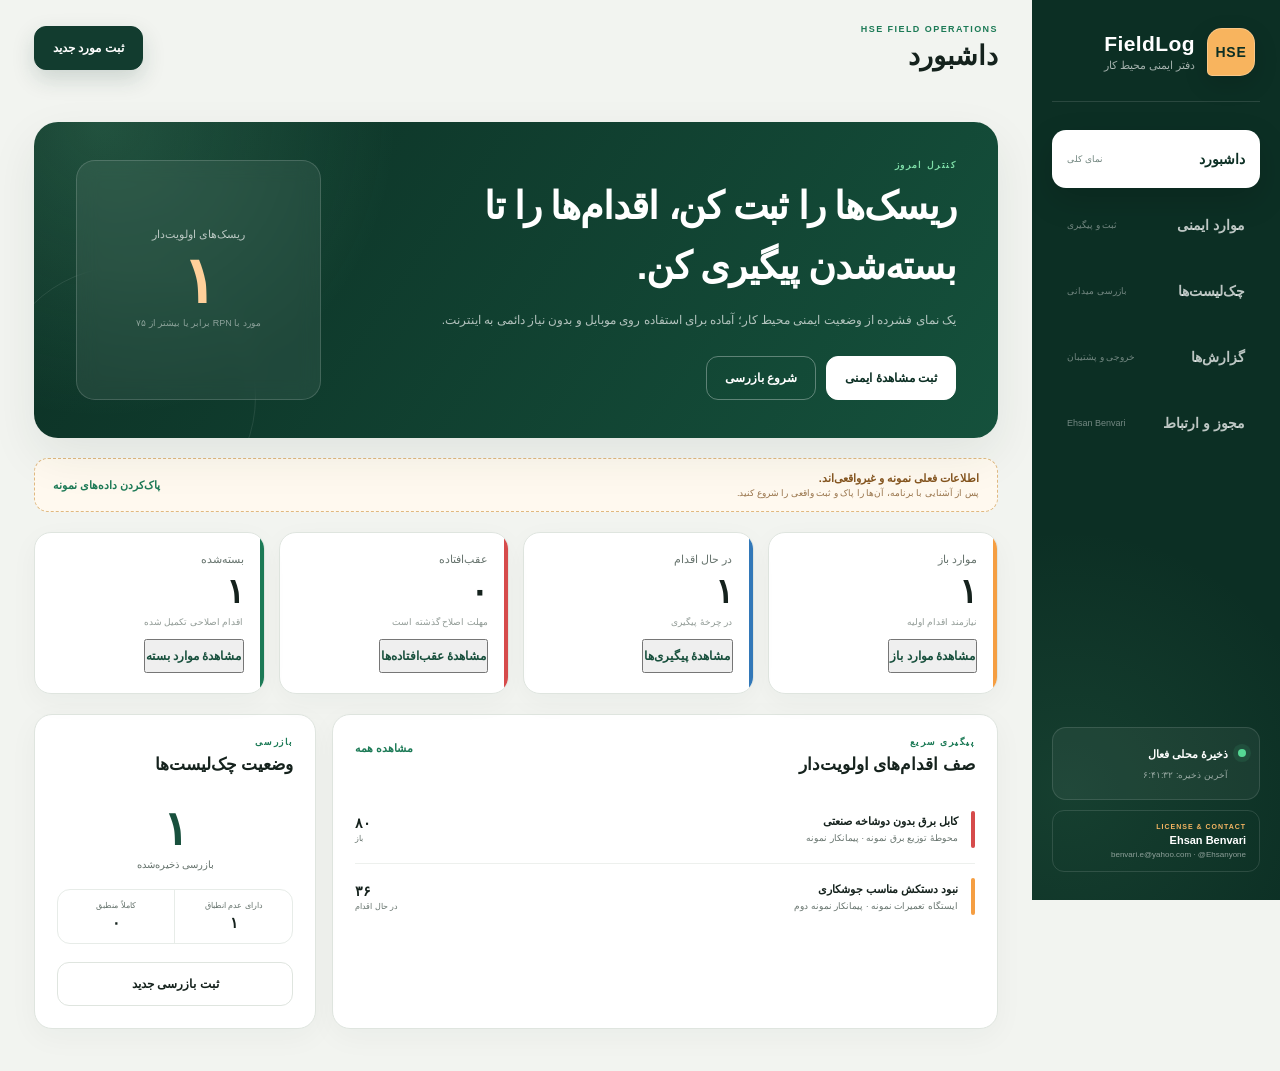
==== commit 674a4030: "Update compiled HSE FieldLog demo to 1.10.0 with offline checklist exchange" ====
--- a/index.html
+++ b/index.html
@@ -5,12 +5,12 @@
     <meta name="viewport" content="width=device-width, initial-scale=1.0, viewport-fit=cover" />
     <meta name="theme-color" content="#0c2f24" />
     <meta name="description" content="دفتر ایمنی محیط کار؛ ثبت خطر، چک‌لیست چندحوزه‌ای و گزارش مدیریتی" />
-    <meta http-equiv="Content-Security-Policy" content="default-src 'self'; script-src 'self'; style-src 'self'; img-src 'self' data:; connect-src 'self'; worker-src 'self'; object-src 'none'; base-uri 'none'; form-action 'none'" />
+    <meta http-equiv="Content-Security-Policy" content="default-src 'self'; script-src 'self'; style-src 'self'; img-src 'self' data: blob:; connect-src 'self'; worker-src 'self'; object-src 'none'; base-uri 'none'; form-action 'none'" />
     <link rel="manifest" href="./manifest.webmanifest" />
     <link rel="icon" href="./favicon.svg" type="image/svg+xml" />
     <title>HSE FieldLog</title>
-    <script type="module" crossorigin src="./assets/index-pages-b05ac4a8bef9.js"></script>
-    <link rel="stylesheet" crossorigin href="./assets/index-H9Rqb9TA.css">
+    <script type="module" crossorigin src="./assets/index-MM3u4Cp8.js"></script>
+    <link rel="stylesheet" crossorigin href="./assets/index-C12ACvTK.css">
   </head>
   <body>
     <div id="root"></div>
--- a/assets/index-C12ACvTK.css
+++ b/assets/index-C12ACvTK.css
@@ -0,0 +1 @@
+:root{--ink:#15221d;--muted:#66736d;--paper:#fff;--canvas:#f2f4f0;--line:#dfe5df;--green-950:#0c2f24;--green-900:#123c2f;--green-800:#18503d;--green-600:#1c7a56;--green-100:#dff3e9;--orange:#f59e42;--red:#d64b4b;--blue:#3278b8;--shadow:0 18px 48px #1a342a14}*{box-sizing:border-box}html{background:var(--canvas);--lightningcss-light:initial;--lightningcss-dark: ;color-scheme:light}body{background:var(--canvas);color:var(--ink);-webkit-font-smoothing:antialiased;margin:0;font-family:Tahoma,Arial,sans-serif}button,input,select,textarea{font:inherit}button,select,label.file-action{-webkit-tap-highlight-color:transparent}button{cursor:pointer}.app-shell{direction:rtl;grid-template-columns:248px minmax(0,1fr);min-height:100vh;display:grid}.sidebar{background:radial-gradient(circle at 15% 88%, #5eb4831f, transparent 32%), var(--green-950);color:#fff;flex-direction:column;height:100vh;padding:28px 20px;display:flex;position:sticky;top:0;overflow:auto}.brand-block{border-bottom:1px solid #ffffff1f;align-items:center;gap:12px;padding:0 5px 25px;display:flex}.brand-mark{width:48px;height:48px;color:var(--green-950);letter-spacing:.05em;background:#f8b45e;border:1px solid #ffffff40;border-radius:15px 15px 15px 5px;place-items:center;font-size:14px;font-weight:900;display:grid;box-shadow:0 8px 24px #00000024}.brand-block strong,.brand-block span{display:block}.brand-block strong{letter-spacing:.02em;font-size:21px}.brand-block span{color:#ffffff9e;margin-top:3px;font-size:11px}.side-nav{gap:8px;margin-top:28px;display:grid}.nav-item{color:#ffffffba;text-align:right;background:0 0;border:1px solid #0000;border-radius:14px;justify-content:space-between;align-items:center;min-height:58px;padding:11px 14px;transition:all .16s;display:flex}.nav-item:hover,.nav-item:focus-visible{color:#fff;border-color:#ffffff24;outline:none}.nav-item.active{color:var(--green-950);background:#fff;box-shadow:0 12px 32px #00000026}.nav-item span{font-size:14px;font-weight:800}.nav-item small{color:inherit;opacity:.58;font-size:9px}.privacy-note{background:#ffffff0d;border:1px solid #ffffff1f;border-radius:14px;gap:10px;margin-top:auto;padding:16px 13px;display:flex}.status-dot{background:#55d794;border-radius:999px;flex:none;width:8px;height:8px;margin-top:5px;box-shadow:0 0 0 5px #55d7941a}.privacy-note strong{font-size:11px}.privacy-note p{color:#ffffff8c;margin:5px 0 0;font-size:9px;line-height:1.8}.license-credit{color:#fff;text-align:right;background:0 0;border:1px solid #ffffff1f;border-radius:12px;gap:4px;margin-top:10px;padding:12px 13px;transition:all .16s;display:grid}.license-credit:hover,.license-credit:focus-visible{background:#f5b56214;border-color:#f5b56299;outline:none}.license-credit span{color:#f5b562;letter-spacing:.14em;font-family:Arial,sans-serif;font-size:7px;font-weight:800}.license-credit strong{font-family:Arial,sans-serif;font-size:11px}.license-credit small{color:#ffffff85;font-family:Arial,sans-serif;font-size:8px}.workspace{min-width:0;padding:0 34px 42px}.topbar{z-index:20;-webkit-backdrop-filter:blur(18px);backdrop-filter:blur(18px);background:#f2f4f0e6;justify-content:space-between;align-items:center;min-height:96px;margin:0 -6px 26px;padding:18px 6px;display:flex;position:sticky;top:0}.eyebrow{color:var(--green-600);letter-spacing:.16em;margin:0 0 6px;font-family:Arial,sans-serif;font-size:9px;font-weight:800}.topbar h1,.panel-heading h2,.panel-heading h3,.modal-heading h2,.report-header h2{margin:0}.topbar h1{font-size:27px;line-height:1.2}.primary-button,.secondary-button,.danger-button{border-radius:12px;min-height:44px;padding:10px 18px;font-size:12px;font-weight:800;transition:all .16s}.primary-button{border:1px solid var(--green-900);background:var(--green-900);color:#fff;box-shadow:0 9px 22px #123c2f2b}.primary-button:hover,.primary-button:focus-visible{background:var(--green-800);outline:3px solid #1c7a562e}.primary-button.light{color:var(--green-950);box-shadow:none;background:#fff;border-color:#fff}.secondary-button{border:1px solid var(--line);color:var(--ink);background:#fff}.secondary-button:hover,.secondary-button:focus-visible{background:#f7f9f7;border-color:#aebbb4;outline:none}.light-outline{color:#fff;background:0 0;border-color:#ffffff52}.light-outline:hover,.light-outline:focus-visible{background:#ffffff14;border-color:#ffffffb3}.danger-button{color:#ad3434;background:#fff7f7;border:1px solid #f0d0d0}.danger-button:disabled{cursor:not-allowed;opacity:.45}.compact-button{border-radius:9px;min-height:34px;padding:7px 11px;font-size:8px}.text-button{color:var(--green-600);background:0 0;border:0;padding:5px 0;font-size:11px;font-weight:800}.full-width{width:100%}.section-stack{gap:20px;width:100%;max-width:1380px;margin:0 auto;display:grid}.hero-panel{background:radial-gradient(circle at 7% 0%, #75d5a333, transparent 31%), linear-gradient(125deg, var(--green-950), #15513c);color:#fff;min-height:274px;box-shadow:var(--shadow);border-radius:24px;grid-template-columns:minmax(0,1fr) 245px;gap:38px;padding:38px 42px;display:grid;position:relative;overflow:hidden}.hero-panel:after{content:"";border:1px solid #ffffff17;border-radius:50%;width:260px;height:260px;position:absolute;bottom:-90px;left:-40px}.hero-copy{z-index:1;position:relative}.hero-copy .eyebrow{color:#7ddca7}.hero-copy h2{letter-spacing:-.03em;max-width:650px;margin:0;font-size:clamp(25px,3vw,42px);line-height:1.55}.hero-copy>p:not(.eyebrow){color:#ffffffad;max-width:650px;margin:13px 0 0;font-size:12px;line-height:2}.hero-actions{gap:10px;margin-top:24px;display:flex}.hero-score{z-index:1;text-align:center;-webkit-backdrop-filter:blur(10px);backdrop-filter:blur(10px);background:#ffffff12;border:1px solid #ffffff29;border-radius:19px;flex-direction:column;justify-content:center;align-items:center;min-height:188px;padding:24px;display:flex;position:relative}.hero-score span{color:#ffffffad;font-size:11px}.hero-score strong{color:#ffd09a;margin:8px 0 2px;font-family:Arial,sans-serif;font-size:64px;line-height:1}.hero-score small{color:#ffffff7a;font-size:9px;line-height:1.8}.demo-banner{background:#fff9ef;border:1px dashed #e0b980;border-radius:14px;justify-content:space-between;align-items:center;gap:24px;padding:13px 18px;display:flex}.demo-banner strong,.demo-banner span{display:block}.demo-banner strong{color:#85551f;font-size:11px}.demo-banner span{color:#98744b;margin-top:3px;font-size:9px}.metric-grid{grid-template-columns:repeat(4,minmax(0,1fr));gap:14px;display:grid}.metric-card{border:1px solid var(--line);background:var(--paper);border-radius:17px;min-height:134px;padding:20px;position:relative;overflow:hidden;box-shadow:0 8px 28px #253e330a}.metric-card:before{background:var(--metric-color);content:"";width:4px;height:100%;position:absolute;top:0;right:0}.metric-card>span,.metric-card>small{display:block}.metric-card>span{color:var(--muted);font-size:11px}.metric-card>strong{margin-top:8px;font-family:Arial,sans-serif;font-size:34px;line-height:1;display:block}.metric-card>small{color:#909a95;margin-top:9px;font-size:9px}.accent-orange{--metric-color:var(--orange)}.accent-blue{--metric-color:var(--blue)}.accent-red{--metric-color:var(--red)}.accent-green{--metric-color:var(--green-600)}.dashboard-grid{grid-template-columns:minmax(0,1.65fr) minmax(280px,.7fr);gap:16px;display:grid}.panel{border:1px solid var(--line);background:var(--paper);border-radius:18px;box-shadow:0 8px 30px #253e330a}.panel-heading{justify-content:space-between;align-items:flex-start;gap:16px;margin-bottom:18px;display:flex}.panel-heading h2,.panel-heading h3{font-size:17px;line-height:1.45}.dashboard-grid>.panel{padding:22px}.compact-list{display:grid}.compact-row{border-top:1px solid #edf0ed;grid-template-columns:4px minmax(0,1fr) auto;align-items:center;gap:13px;min-height:67px;padding:10px 0;display:grid}.compact-row:first-child{border-top:0}.risk-stripe{border-radius:99px;width:4px;height:37px}.risk-stripe.high,.risk-pill.high,.table-risk.high,.rpn-preview.high{color:#ab3030;background:#ffeded}.risk-stripe.medium,.risk-pill.medium,.table-risk.medium,.rpn-preview.medium{color:#9a5e14;background:#fff3df}.risk-stripe.low,.risk-pill.low,.table-risk.low,.rpn-preview.low{color:#1a704f;background:#e5f5ec}.risk-stripe.high{background:var(--red)}.risk-stripe.medium{background:var(--orange)}.risk-stripe.low{background:var(--green-600)}.compact-content strong,.compact-content span,.compact-meta strong,.compact-meta span{display:block}.compact-content strong{font-size:11px}.compact-content span{color:var(--muted);margin-top:5px;font-size:9px}.compact-meta{text-align:left;min-width:58px}.compact-meta strong{font-family:Arial,sans-serif;font-size:14px}.compact-meta span{color:var(--muted);margin-top:3px;font-size:8px}.inspection-summary{flex-direction:column;display:flex}.inspection-number{text-align:center;padding:9px 0 19px}.inspection-number strong,.inspection-number span{display:block}.inspection-number strong{color:var(--green-800);font-family:Arial,sans-serif;font-size:47px;line-height:1}.inspection-number span{color:var(--muted);margin-top:7px;font-size:10px}.inspection-breakdown{border:1px solid #e7ece8;border-radius:13px;grid-template-columns:1fr 1fr;margin-bottom:18px;display:grid}.inspection-breakdown div{text-align:center;padding:11px}.inspection-breakdown div+div{border-right:1px solid #e7ece8}.inspection-breakdown span,.inspection-breakdown strong{display:block}.inspection-breakdown span{color:var(--muted);font-size:8px}.inspection-breakdown strong{margin-top:4px;font-family:Arial,sans-serif;font-size:15px}.filter-bar{border:1px solid var(--line);background:var(--paper);border-radius:16px;grid-template-columns:minmax(260px,1fr) 210px 100px;align-items:end;gap:12px;padding:17px;display:grid}.finding-filters{grid-template-columns:minmax(220px,2fr) repeat(3,minmax(125px,1fr)) 85px;margin-bottom:20px}.filter-tools{flex-wrap:wrap;grid-column:1/-1;justify-content:space-between;align-items:center;gap:10px;display:flex}.catalog-management{flex-wrap:wrap;align-items:center;gap:10px;margin:12px 0 18px;display:flex}.catalog-management>span{color:var(--muted);flex:180px;font-size:11px;line-height:1.9}.current-catalog-actions{border-bottom:1px solid var(--line);padding-bottom:15px}.checklist-editor{width:min(760px,100%)}.catalog-editor-heading{flex-wrap:wrap;justify-content:space-between;align-items:center;gap:10px;margin:20px 0 12px;display:flex}.catalog-editor-heading h3{margin:0;font-size:16px}.catalog-editor-items{gap:12px;display:grid}.catalog-editor-row{border:1px solid var(--line);background:#f8faf8;border-radius:12px;grid-template-columns:minmax(0,1fr) auto;align-items:end;gap:12px;padding:12px;display:grid}.catalog-editor-row label{gap:7px;min-width:0;display:grid}.catalog-editor-row label>span{font-size:12px;font-weight:700}.catalog-editor-row textarea{min-height:70px}.related-sectors{border:1px solid var(--line);border-radius:12px;flex-wrap:wrap;gap:12px;margin:16px 0;padding:14px;display:flex}.related-sectors legend{padding:0 6px;font-size:12px}.related-sectors label{align-items:center;gap:7px;min-height:36px;font-size:12px;display:flex}.related-sectors input{width:18px;height:18px;min-height:0;accent-color:var(--green-800)}.catalog-editor-error{color:#8d2929;background:#fff0ef;border-radius:9px;padding:12px;line-height:1.9}.catalog-editor-empty{color:var(--muted);font-size:13px}.storage-warning{color:#664212;background:#fff7e6;border:1px solid #dfb367;border-radius:14px;margin-bottom:20px;padding:18px;line-height:1.9}.storage-warning p{margin:6px 0 12px}.recovery-actions{flex-wrap:wrap;align-items:center;gap:10px;display:flex}.metric-open{color:var(--green-800);text-align:right;margin-top:12px;padding:8px 0;font-size:12px;font-weight:700}.source-hint{color:var(--green-800);overflow-wrap:anywhere;background:#edf5f0;border-radius:9px;padding:10px 12px;font-size:12px;line-height:1.9}.report-scope{overflow-wrap:anywhere;background:#f2f6f3;margin:12px 0;padding:10px;font-size:11px;line-height:1.9}.follow-item{min-height:44px}.history-detail-row:has(.follow-item){grid-template-columns:minmax(0,1fr) auto}.history-detail-row .follow-item{grid-column:1/-1;justify-self:start}.card-actions{flex-wrap:wrap}.finding-card h2,.finding-description,.finding-details dd{overflow-wrap:anywhere}button:disabled{cursor:not-allowed;opacity:.55}button:focus-visible,summary:focus-visible{outline-offset:3px;outline:3px solid #d69a34}.search-field,.select-field,.form-grid label,.notes-field{gap:7px;display:grid}.search-field>span,.select-field>span,.form-grid label>span,.notes-field>span,.fmea-grid label>span{color:#5d6a64;font-size:9px;font-weight:800}input,select,textarea{width:100%;min-height:43px;color:var(--ink);background:#fbfcfb;border:1px solid #d9e0db;border-radius:10px;outline:none;padding:9px 12px;font-size:11px;transition:all .15s}input:focus,select:focus,textarea:focus{border-color:var(--green-600);background:#fff;box-shadow:0 0 0 3px #1c7a561a}textarea{resize:vertical;line-height:1.8}.filter-count{min-height:43px;color:var(--green-800);background:#edf5f0;border-radius:11px;justify-content:center;align-items:baseline;gap:5px;padding:11px;display:flex}.filter-count strong{font-family:Arial,sans-serif;font-size:17px}.filter-count span{font-size:9px}.finding-grid{grid-template-columns:repeat(2,minmax(0,1fr));gap:15px;display:grid}.finding-card{border:1px solid var(--line);background:var(--paper);border-radius:17px;padding:21px;box-shadow:0 8px 25px #253e330a}.finding-card-head{justify-content:space-between;align-items:flex-start;gap:15px;display:flex}.finding-card-head h2{margin:12px 0 0;font-size:16px;line-height:1.65}.risk-pill,.status-pill,.completion-chip,.history-result,.table-risk{white-space:nowrap;border-radius:999px;justify-content:center;align-items:center;padding:5px 9px;font-size:8px;font-weight:900;display:inline-flex}.status-pill{border:1px solid #0000}.status-open{color:#a55b0b;background:#fff0df}.status-in_progress{color:#2e669b;background:#e9f2fc}.status-closed{color:#1b6e4f;background:#e5f5ec}.finding-description{min-height:48px;color:var(--muted);margin:15px 0;font-size:10px;line-height:1.9}.finding-details{background:#f7f9f7;border-radius:12px;grid-template-columns:1fr 1fr;gap:11px;margin:0;padding:14px;display:grid}.finding-details dt{color:#8a948f;font-size:8px}.finding-details dd{margin:4px 0 0;font-size:9px;font-weight:800;line-height:1.6}.finding-details dd.overdue{color:var(--red)}.finding-score-row{flex-wrap:wrap;gap:8px;margin-top:13px;display:flex}.finding-score-row span{color:var(--muted);border:1px solid #e4e9e5;border-radius:8px;padding:6px 9px;font-size:8px}.finding-score-row strong{color:var(--ink)}.card-actions{border-top:1px solid #edf0ed;gap:8px;margin-top:16px;padding-top:14px;display:flex}.card-actions select{flex:1;min-height:38px}.card-actions .danger-button{min-height:38px;padding:8px 13px;font-size:9px}.empty-state{color:var(--muted);text-align:center;border:1px dashed #d1d9d3;border-radius:13px;padding:24px;font-size:10px}.empty-state.large{grid-column:1/-1;align-content:center;gap:7px;min-height:180px;display:grid}.empty-state.large strong{color:var(--ink);font-size:14px}.checklist-layout{grid-template-columns:minmax(290px,.82fr) minmax(480px,1.45fr) minmax(240px,.73fr);align-items:start;gap:16px;width:100%;max-width:1540px;margin:0 auto;display:grid}.checklist-layout>.panel{padding:20px}.template-list,.history-list{gap:9px;display:grid}.checklist-picker{position:sticky;top:16px}.catalog-heading{align-items:flex-start}.catalog-total{color:var(--green-800);background:#edf5f0;border-radius:999px;flex:none;padding:5px 8px;font-size:8px;font-weight:900}.catalog-intro{color:var(--muted);margin:-2px 0 14px;font-size:9px;line-height:1.85}.checklist-catalog-controls{background:#f7faf8;border:1px solid #e1e8e3;border-radius:13px;gap:10px;margin-bottom:13px;padding:12px;display:grid}.checklist-search,.checklist-sector-select{gap:6px;display:grid}.checklist-search input,.checklist-sector-select select{background:#fff;min-height:39px;font-size:10px}.checklist-search-wrap{min-width:0;position:relative}.checklist-search-suggestions{z-index:20;overscroll-behavior:contain;background:#fff;border:1px solid #d9e0db;border-radius:10px;max-height:min(264px,40vh);margin:0;padding:4px;list-style:none;position:absolute;top:calc(100% + 4px);left:0;right:0;overflow-y:auto;box-shadow:0 8px 22px #253e331f}.checklist-search-suggestions button{width:100%;min-height:44px;color:var(--ink);text-align:start;background:0 0;border:0;border-radius:7px;justify-content:space-between;align-items:center;gap:8px;padding:8px;font-size:11px;line-height:1.8;display:flex}.checklist-search-suggestions button:hover,.checklist-search-suggestions button[aria-selected=true]{background:#edf5f0}.checklist-search-suggestions span{overflow-wrap:anywhere;min-width:0}.checklist-search-suggestions small{color:var(--green-800);flex:none;font-size:8px}.catalog-result-row{color:var(--muted);justify-content:space-between;align-items:center;gap:8px;font-size:8px;display:flex}.catalog-result-row .text-button{flex:none;font-size:8px}.template-list{overscroll-behavior:contain;scrollbar-color:#b9c8c0 transparent;scrollbar-width:thin;max-height:min(62vh,720px);padding-left:4px;overflow-y:auto}.template-group{gap:8px;display:grid}.template-group+.template-group{border-top:1px solid #e6ebe7;margin-top:7px;padding-top:14px}.template-group-heading{justify-content:space-between;align-items:flex-start;gap:8px;padding:0 2px;display:flex}.template-group-heading strong,.template-group-heading span{display:block}.template-group-heading strong{font-size:9px}.template-group-heading span{color:#7a8781;margin-top:3px;font-size:7px;line-height:1.6}.template-group-heading small{width:23px;height:23px;color:var(--green-800);background:#eef3ef;border-radius:8px;flex:none;place-items:center;font-family:Arial,sans-serif;font-size:8px;font-weight:800;display:grid}.template-group-items{gap:8px;display:grid}.template-card{width:100%;color:var(--ink);text-align:right;background:#fff;border:1px solid #e1e7e2;border-radius:12px;gap:6px;padding:14px;transition:all .16s;display:grid}.template-card:hover,.template-card:focus-visible,.template-card.selected{border-color:var(--green-600);background:#edf7f1;outline:none}.template-card strong{font-size:10px}.template-card span{color:var(--muted);font-size:8px;line-height:1.7}.template-card small{color:var(--green-600);font-size:7px;line-height:1.6}.template-card .template-sector-note{color:#6f7c75}.catalog-empty{justify-items:center;gap:8px;display:grid}.catalog-empty strong,.catalog-empty span{display:block}.current-template-context{color:var(--green-600);margin:6px 0 0;font-size:8px;font-weight:700;line-height:1.6}.checklist-scope-note{background:#fff8ed;border-right:3px solid #e3a04c;border-radius:10px;gap:4px;margin-bottom:15px;padding:11px 13px;display:grid}.checklist-scope-note strong{color:#8b5919;font-size:8px}.checklist-scope-note span{color:#746650;font-size:8px;line-height:1.75}.completion-chip{color:var(--green-700,#1c6d50);background:#edf5f0}.form-grid{gap:13px;display:grid}.two-columns{grid-template-columns:1fr 1fr}.span-two{grid-column:span 2}.checklist-items{gap:10px;margin:18px 0;display:grid}.checklist-item{border:1px solid #e3e8e4;border-radius:12px;margin:0;padding:13px}.checklist-item legend{align-items:center;gap:8px;padding:0 5px;font-size:9px;font-weight:800;line-height:1.7;display:flex}.checklist-item legend span{background:#eef2ef;border-radius:7px;flex:none;place-items:center;width:22px;height:22px;font-family:Arial,sans-serif;font-size:9px;display:grid}.result-buttons{grid-template-columns:repeat(3,1fr);gap:7px;margin-top:10px;display:grid}.result-option{cursor:pointer;display:block}.result-option input{opacity:0;width:1px;height:1px;position:absolute}.result-option span{color:var(--muted);text-align:center;border:1px solid #e0e5e1;border-radius:8px;padding:8px 6px;font-size:8px;transition:all .15s;display:block}.result-option input:focus-visible+span{outline:3px solid #1c7a5629}.result-option:hover span{background:#f8faf9;border-color:#b9c8c0}.result-option.pass input:checked+span{color:#176947;background:#e7f6ee;border-color:#8bc5a8}.result-option.fail input:checked+span{color:#aa3232;background:#fff0f0;border-color:#e69a9a}.result-option.na input:checked+span{color:#245f91;background:#e9f4fc;border-color:#7baed4;box-shadow:inset 0 0 0 1px #a9cce7}.notes-field{margin-bottom:13px}.editing-banner{background:#eef8f2;border:1px solid #b9d9c8;border-radius:11px;justify-content:space-between;align-items:center;gap:14px;margin-bottom:16px;padding:13px 15px;display:flex}.editing-banner strong,.editing-banner span{display:block}.editing-banner strong{color:var(--green-800);font-size:9px}.editing-banner span{color:var(--muted);margin-top:4px;font-size:8px;line-height:1.7}.inspection-submit-row{gap:8px;display:flex}.inspection-submit-row .primary-button{flex:1}.history-item{border:1px solid #e4e9e5;border-radius:11px;gap:9px;padding:13px;display:grid}.history-item-head{justify-content:space-between;align-items:flex-start;gap:10px;display:flex}.history-item-head>div>strong,.history-item-head>div>span,.history-item-head>div>small{display:block}.history-item-head>div>strong{font-size:10px}.history-item-head>div>span{color:var(--muted);margin-top:5px;font-size:8px}.history-item-head>div>small{color:#8c9691;margin-top:4px;font-size:7px}.history-result{justify-self:start}.history-result.failed{color:#ad3737;background:#fff0f0}.history-result.passed{color:#176947;background:#e7f6ee}.history-counts{grid-template-columns:repeat(3,1fr);gap:6px;display:grid}.history-counts>span{border-radius:8px;justify-content:space-between;align-items:center;gap:5px;padding:7px 8px;font-size:7px;display:flex}.history-counts strong{font-family:Arial,sans-serif;font-size:9px}.history-counts .pass{color:#176947;background:#e7f6ee}.history-counts .fail{color:#aa3232;background:#fff0f0}.history-counts .na{color:#5f6863;background:#f0f2f0}.history-details{border-top:1px solid #e8ece9;border-bottom:1px solid #e8ece9}.history-details summary{color:var(--green-700,#1c6d50);cursor:pointer;padding:10px 0;font-size:8px;font-weight:800}.history-detail-items{gap:6px;padding-bottom:10px;display:grid}.history-detail-row{background:#f8faf8;border-radius:8px;grid-template-columns:minmax(0,1fr) auto;align-items:center;gap:8px;padding:8px;display:grid}.history-detail-row>span{color:var(--ink);font-size:8px;line-height:1.65}.inspection-result-badge{white-space:nowrap;border-radius:999px;justify-content:center;align-items:center;padding:4px 7px;font-size:7px;font-weight:900;display:inline-flex}.inspection-result-badge.pass{color:#176947;background:#e7f6ee}.inspection-result-badge.fail{color:#aa3232;background:#fff0f0}.inspection-result-badge.na{color:#5f6863;background:#f0f2f0}.history-notes{color:#70542c;background:#fff8eb;border-radius:8px;margin:0 0 10px;padding:9px;font-size:8px;line-height:1.7}.history-actions{gap:7px;display:flex}.history-actions .secondary-button{flex:1}.reports-page{grid-template-columns:minmax(250px,300px) minmax(0,1fr);align-items:start;gap:16px}.report-actions,.print-report{min-width:0;max-width:100%;padding:20px}.print-report{overscroll-behavior:contain;scrollbar-gutter:stable;max-height:min(760px,100vh - 132px);overflow:hidden auto}.action-grid{grid-template-columns:1fr;gap:8px;display:grid}.action-card{min-height:74px;color:var(--ink);text-align:right;background:#fbfcfb;border:1px solid #e0e6e1;border-radius:12px;gap:7px;padding:12px 13px;transition:all .15s;display:grid}.action-card:hover,.action-card:focus-visible{border-color:var(--green-600);background:#f1f8f4;outline:none}.action-card strong{font-size:10px}.action-card span{color:var(--muted);font-size:8px;line-height:1.8}.file-action{cursor:pointer}.file-action input{opacity:0;width:1px;height:1px;position:absolute}.security-hint{color:#8a622c;background:#fff7e9;border-radius:9px;margin:14px 0 0;padding:11px;font-size:8px;line-height:1.8}.report-header{border-bottom:2px solid var(--green-900);justify-content:space-between;align-items:flex-start;padding-bottom:18px;display:flex}.report-header p{color:var(--muted);margin:0 0 5px;font-size:9px}.report-header h2{font-size:22px}.report-header>span{color:var(--muted);font-size:9px}.report-metrics{grid-template-columns:repeat(6,1fr);gap:8px;margin:18px 0;display:grid}.report-metrics div{text-align:center;background:#f4f7f4;border-radius:10px;padding:11px 8px}.report-metrics span,.report-metrics strong{display:block}.report-metrics span{color:var(--muted);font-size:7px}.report-metrics strong{margin-top:5px;font-family:Arial,sans-serif;font-size:17px}.report-table-wrap{overflow-x:auto}.report-section-title{justify-content:space-between;align-items:flex-end;gap:12px;margin:22px 0 8px;display:flex}.report-section-title span,.report-section-title h3{margin:0;display:block}.report-section-title span{color:var(--muted);font-size:7px}.report-section-title h3{margin-top:4px;font-size:12px}.report-section-title>strong{color:var(--green-700,#1c6d50);font-size:8px}.inspection-report-heading{border-top:2px solid var(--green-900);margin-top:30px;padding-top:20px}.findings-report-table td:nth-child(2){white-space:pre-wrap;min-width:240px;line-height:1.7}.findings-report-table td:first-child{min-width:145px}.inspection-report-table td:nth-child(4){min-width:230px;line-height:1.65}.inspection-report-table td:last-child{min-width:140px;color:var(--muted);line-height:1.65}table{border-collapse:collapse;width:100%;font-size:9px}th,td{text-align:right;vertical-align:middle;border-bottom:1px solid #e7ebe8;padding:11px 8px}th{color:var(--muted);font-size:8px}td small{color:var(--muted);margin-top:3px;font-size:7px;display:block}.report-footer{color:var(--muted);text-align:center;border-top:1px solid #e7ebe8;margin-top:18px;padding-top:12px;font-size:7px}.report-footer span{color:var(--green-800);margin-top:5px;font-family:Arial,sans-serif;font-size:7px;display:block}.about-page{gap:16px}.license-hero{background:radial-gradient(circle at 8% 20%, #f5b5622e, transparent 32%), var(--green-950);color:#fff;grid-template-columns:minmax(0,1fr) 190px;align-items:center;gap:36px;min-height:250px;padding:38px 42px;display:grid;overflow:hidden}.license-copy .eyebrow{color:#f5b562}.license-copy h2{margin:0;font-size:clamp(25px,3vw,39px)}.license-copy>p:not(.eyebrow){color:#ffffffad;max-width:700px;margin:15px 0 0;font-size:11px;line-height:2.1}.license-seal{text-align:center;background:#ffffff0d;border:1px solid #f5b5628c;border-radius:50%;place-content:center;justify-self:end;width:170px;height:170px;display:grid;box-shadow:inset 0 0 0 9px #f5b5620d}.license-seal strong,.license-seal span{display:block}.license-seal strong{color:#f5b562;font-family:Arial,sans-serif;font-size:52px;line-height:1}.license-seal span{color:#fff9;letter-spacing:.17em;margin-top:10px;font-family:Arial,sans-serif;font-size:7px}.license-grid{grid-template-columns:repeat(2,minmax(0,1fr));gap:16px;display:grid}.license-card{min-height:220px;padding:26px}.license-card h3{margin:0;font-size:20px}.license-card>p:not(.eyebrow){color:var(--muted);margin:13px 0 0;font-size:10px;line-height:2}.owner-card{border-top:4px solid var(--green-700,#21664e)}.license-signature{border-top:1px solid var(--line);align-items:center;gap:10px;margin-top:24px;padding-top:16px;font-family:Arial,sans-serif;display:flex}.license-signature span{color:var(--muted);font-size:9px}.license-signature strong{font-size:13px}.license-tag{background:var(--green-100);color:var(--green-800);border-radius:999px;margin-top:22px;padding:8px 11px;font-size:8px;font-weight:800;display:inline-flex}.contact-links{gap:10px;margin-top:22px;display:grid}.contact-mail{color:var(--green-900);background:#f4f8f5;border:1px solid #d9e4dc;border-radius:13px;gap:5px;margin:0;padding:16px;text-decoration:none;transition:all .16s;display:grid}.contact-mail:hover,.contact-mail:focus-visible{border-color:var(--green-600);background:#ebf5ef;outline:3px solid #1c7a561f}.contact-mail span{color:var(--muted);font-size:8px}.contact-mail strong{font-family:Arial,sans-serif;font-size:14px}.telegram-contact{color:#176b96;background:#f1f8fc;border-color:#cfe2ef}.telegram-contact:hover,.telegram-contact:focus-visible{background:#eaf6fc;border-color:#229ed9;outline-color:#229ed926}.privacy-card .secondary-button{margin-top:22px}.modal-backdrop{z-index:100;-webkit-backdrop-filter:blur(5px);backdrop-filter:blur(5px);background:#0518129e;place-items:center;padding:18px;display:grid;position:fixed;inset:0}.modal-card{background:#fff;border-radius:20px;width:min(760px,100%);max-height:calc(100vh - 36px);padding:24px;overflow-y:auto;box-shadow:0 30px 80px #00000047}.modal-heading{justify-content:space-between;align-items:flex-start;margin-bottom:20px;display:flex}.modal-heading h2{font-size:20px}.close-button{width:36px;height:36px;color:var(--muted);background:#f8faf8;border:1px solid #e0e5e1;border-radius:10px;place-items:center;font-size:22px;line-height:1;display:grid}.fmea-fieldset{border:1px solid #dfe6e1;border-radius:13px;margin:18px 0 0;padding:15px}.fmea-fieldset legend{padding:0 7px;font-size:10px;font-weight:900}.fmea-grid{grid-template-columns:repeat(3,minmax(0,1fr)) 110px;align-items:end;gap:10px;display:grid}.fmea-grid label{gap:7px;display:grid}.rpn-preview{border-radius:10px;place-items:center;min-height:68px;padding:8px;display:grid}.rpn-preview span,.rpn-preview strong,.rpn-preview small{display:block}.rpn-preview span{font-size:7px}.rpn-preview strong{font-family:Arial,sans-serif;font-size:20px}.rpn-preview small{font-size:7px}.modal-actions{justify-content:flex-end;gap:9px;margin-top:20px;display:flex}.catalog-transfer-controls,.transfer-actions,.transfer-selection-bar{flex-wrap:wrap;align-items:center;gap:9px;display:flex}.catalog-transfer-controls{margin:12px 0 18px}.checklist-transfer{overflow-wrap:anywhere;width:min(1040px,100%);font-size:12px}.checklist-transfer .modal-heading{justify-content:space-between;align-items:center;gap:12px;display:flex}.checklist-transfer .source-hint{font-size:12px;line-height:1.9}.transfer-filters{grid-template-columns:1fr 1fr;gap:12px;margin:16px 0;display:grid}.transfer-filters label{gap:7px;display:grid}.checklist-transfer select,.transfer-filters input{border:1px solid var(--line);min-width:0;max-width:100%;color:var(--green-950);font:inherit;background:#fff;border-radius:9px;padding:9px}.transfer-selection-bar{justify-content:space-between;margin:12px 0}.transfer-export-list{border:1px solid var(--line);border-radius:12px;max-height:300px;overflow:auto}.transfer-export-list>label{cursor:pointer;border-bottom:1px solid var(--line);align-items:flex-start;gap:10px;padding:11px 13px;display:flex}.transfer-export-list>label:last-child{border-bottom:0}.transfer-export-list small,.transfer-summary span,.transfer-summary small{color:var(--muted);margin-top:5px;display:block}.transfer-export-list input,.transfer-consent input{width:18px;height:18px;accent-color:var(--green-950);flex-shrink:0}.transfer-file-button{cursor:pointer;position:relative;overflow:hidden}.transfer-file-button input{opacity:0;cursor:pointer;width:100%;height:100%;position:absolute;inset:0}.transfer-file-button:focus-within{outline-offset:2px;outline:3px solid #7baed4}.transfer-empty{color:var(--muted);padding:22px 0;line-height:2}.transfer-summary{background:#edf5ef;border-radius:12px;margin:18px 0;padding:13px}.transfer-rows{max-height:50vh;padding:2px;overflow:auto}.transfer-row{border:1px solid var(--line);background:#fff;border-radius:12px;margin-bottom:12px;padding:14px}.transfer-conflict,.transfer-stale{border-color:#d7a746}.transfer-row-heading{justify-content:space-between;align-items:flex-start;gap:14px;display:flex}.transfer-row-heading>div{min-width:0}.transfer-badge{color:var(--muted);margin-top:6px;font-size:11px;display:block}.transfer-diff{margin-top:12px}.transfer-diff summary{cursor:pointer;color:var(--green-950);padding:7px 0;font-weight:700}.transfer-diff-grid{grid-template-columns:1fr 1fr;gap:12px;margin-top:10px;display:grid}.transfer-diff-grid section{background:#f7f9f7;border-radius:10px;min-width:0;padding:12px}.transfer-diff-grid h4{margin:0 0 12px}.transfer-diff-grid dl{margin:0}.transfer-diff-grid dl div{margin-bottom:8px}.transfer-diff-grid dt{font-weight:800}.transfer-diff-grid dd{white-space:pre-wrap;margin:3px 0 0}.transfer-diff-grid ol{padding-inline-start:24px;line-height:1.9}.transfer-diff-grid li{white-space:pre-wrap;padding:4px}.transfer-changed{background:#fff0ce;border-radius:5px}.transfer-consent{background:#edf5ef;border-radius:12px;align-items:flex-start;gap:10px;margin-top:18px;padding:14px;line-height:1.9;display:flex}.transfer-status{background:#edf5ef;border-radius:10px;padding:12px;line-height:1.9}.transfer-qr-panel{text-align:center;border:1px solid var(--line);background:#f7f9f7;border-radius:12px;margin-top:20px;padding:12px}.transfer-qr{width:min(440px,100%);height:auto;margin:12px auto;display:block}.transfer-qr-panel .transfer-actions{justify-content:center}.sr-only{clip:rect(0,0,0,0);white-space:nowrap;border:0;width:1px;height:1px;margin:-1px;padding:0;position:absolute;overflow:hidden}@media (width<=640px){.transfer-backdrop{padding:8px}.checklist-transfer{max-height:calc(100dvh - 16px);padding:15px}.transfer-filters,.transfer-diff-grid{grid-template-columns:1fr}.transfer-row-heading{flex-direction:column}.transfer-row-heading label,.transfer-row-heading select{width:100%}.checklist-transfer .modal-actions{flex-wrap:wrap}}.toast{z-index:120;background:var(--green-950);color:#fff;text-align:center;opacity:0;pointer-events:none;border-radius:11px;min-width:240px;max-width:calc(100vw - 30px);padding:13px 17px;font-size:10px;transition:all .2s;position:fixed;bottom:22px;right:50%;transform:translate(50%,20px);box-shadow:0 15px 40px #05181238}.toast.visible{opacity:1;transform:translate(50%)}.loading-card{border:1px solid var(--line);max-width:1380px;color:var(--muted);text-align:center;background:#fff;border-radius:18px;margin:0 auto;padding:50px;font-size:12px}.mobile-nav{display:none}@media (width<=1180px){.checklist-layout{grid-template-columns:minmax(270px,.65fr) minmax(450px,1.35fr)}.inspection-history{grid-column:1/-1}.history-list{grid-template-columns:repeat(2,minmax(0,1fr))}.reports-page{grid-template-columns:1fr}.report-actions .action-grid{grid-template-columns:repeat(3,minmax(0,1fr))}.print-report{max-height:720px}}@media (width<=900px){.filter-bar.finding-filters{grid-template-columns:repeat(2,minmax(0,1fr))}.finding-filters .search-field,.finding-filters .filter-tools{grid-column:1/-1}.app-shell{padding-bottom:70px;display:block}.sidebar{display:none}.workspace{padding:max(0px, env(safe-area-inset-top)) 18px 30px}.topbar{min-height:82px;margin-bottom:16px}.mobile-nav{z-index:80;padding:8px 10px max(8px, env(safe-area-inset-bottom));-webkit-backdrop-filter:blur(16px);backdrop-filter:blur(16px);background:#fffffff5;border-top:1px solid #dbe2dc;grid-template-columns:repeat(5,1fr);gap:3px;display:grid;position:fixed;bottom:0;left:0;right:0}.mobile-nav button{min-height:42px;color:var(--muted);background:0 0;border:0;border-radius:9px;padding:5px;font-size:9px;font-weight:800}.mobile-nav button.active{color:var(--green-800);background:#eaf4ee}.hero-panel{grid-template-columns:1fr;padding:28px}.hero-score{min-height:130px}.metric-grid{grid-template-columns:repeat(2,minmax(0,1fr))}.dashboard-grid,.checklist-layout{grid-template-columns:1fr}.checklist-picker{position:static}.template-list{max-height:52vh}.inspection-history{grid-column:auto}.filter-bar{grid-template-columns:1fr 190px}.filter-count{display:none}.finding-grid{grid-template-columns:1fr}.report-metrics{grid-template-columns:repeat(3,1fr)}.report-actions .action-grid{grid-template-columns:repeat(2,minmax(0,1fr))}.license-hero{grid-template-columns:1fr}.license-seal{display:none}.license-grid{grid-template-columns:1fr}}@media (width<=600px){.catalog-editor-row{grid-template-columns:1fr}.catalog-editor-row>button{justify-self:start}.filter-bar.finding-filters{grid-template-columns:1fr}.finding-filters>*{grid-column:1}.storage-warning{font-size:13px}input,select,textarea{font-size:16px}.workspace{padding:max(0px, env(safe-area-inset-top)) 12px 25px}.topbar h1{font-size:21px}.topbar .primary-button{min-height:40px;padding:8px 12px;font-size:10px}.hero-panel{border-radius:19px;gap:21px;min-height:auto;padding:24px 20px}.hero-copy h2{font-size:25px}.hero-actions{display:grid}.hero-score strong{font-size:48px}.demo-banner{display:grid}.metric-grid{gap:9px}.metric-card{min-height:122px;padding:17px}.metric-card>strong{font-size:29px}.filter-bar,.two-columns,.history-list,.report-actions .action-grid{grid-template-columns:1fr}.report-actions,.finding-filters,.storage-warning,.modal-backdrop,.print-report{padding:15px 12px}.action-card{min-height:68px;padding:11px 12px}.span-two{grid-column:auto}.finding-card-head{display:grid}.status-pill{justify-self:start}.finding-details{grid-template-columns:1fr}.result-buttons{gap:5px}.editing-banner,.inspection-submit-row,.history-item-head{display:grid}.template-list{max-height:50vh}.history-result{justify-self:start}.fmea-grid{grid-template-columns:repeat(3,1fr)}.rpn-preview{grid-column:1/-1}.modal-card{padding:19px 15px}.report-metrics{grid-template-columns:repeat(2,1fr)}.print-report{max-height:620px}.license-hero{min-height:auto;padding:27px 22px}.license-card{min-height:auto;padding:21px}.report-table-wrap{margin:0 -4px}.report-header h2{font-size:18px}.report-metrics{gap:6px;margin:14px 0}.report-metrics div{padding:8px 6px}.report-metrics strong{font-size:14px}.inspection-report-table td:nth-child(4){min-width:165px}.findings-report-table td:nth-child(2){min-width:190px}.inspection-report-table td:last-child{min-width:105px}.print-report th,.print-report td{padding:8px 6px}}@media print{body{background:#fff}.sidebar,.topbar,.mobile-nav,.report-actions,.toast,.finding-filters,.storage-warning,.modal-backdrop,.catalog-management,.about-page{display:none!important}.app-shell,.workspace,.reports-page{background:#fff;min-height:auto;padding:0;display:block}.print-report{max-width:none;max-height:none;box-shadow:none;scrollbar-gutter:auto;border:0;border-radius:0;overflow:visible}.report-table-wrap{overflow:visible}.report-section-title,thead{break-after:avoid}.inspection-report-heading{break-before:page}tr{break-inside:avoid}}
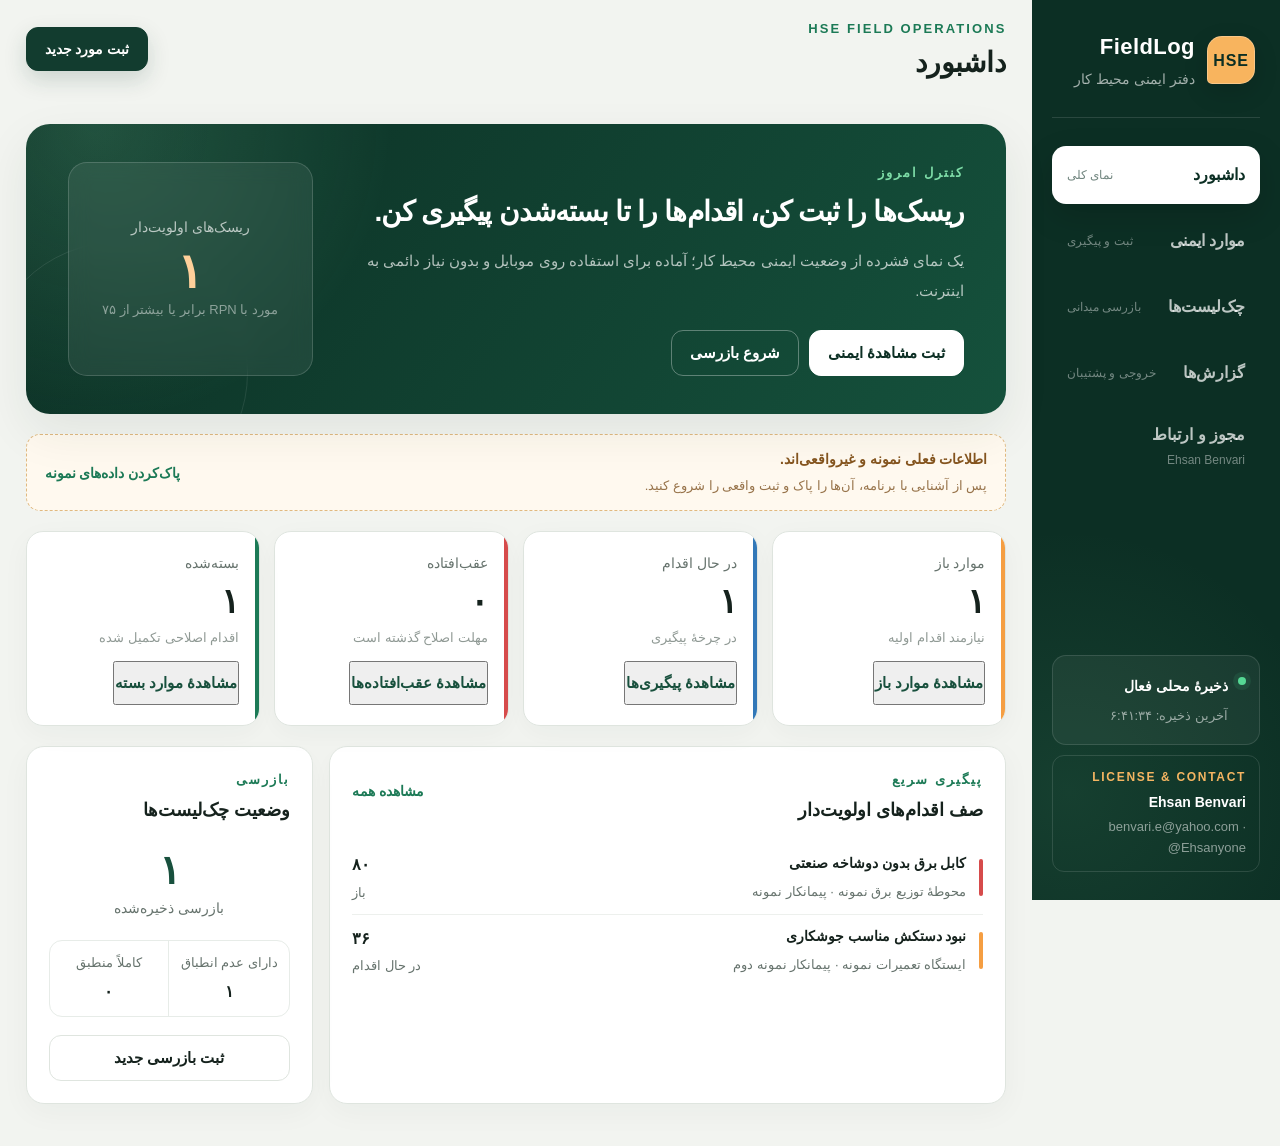
==== commit 323f404d: "Publish HSE FieldLog 1.11.0 readable adaptive interface and file sharing fallback" ====
--- a/index.html
+++ b/index.html
@@ -9,8 +9,8 @@
     <link rel="manifest" href="./manifest.webmanifest" />
     <link rel="icon" href="./favicon.svg" type="image/svg+xml" />
     <title>HSE FieldLog</title>
-    <script type="module" crossorigin src="./assets/index-MM3u4Cp8.js"></script>
-    <link rel="stylesheet" crossorigin href="./assets/index-C12ACvTK.css">
+    <script type="module" crossorigin src="./assets/index-CEpUvrhv.js"></script>
+    <link rel="stylesheet" crossorigin href="./assets/index-BWTjRaaN.css">
   </head>
   <body>
     <div id="root"></div>
--- a/assets/index-BWTjRaaN.css
+++ b/assets/index-BWTjRaaN.css
@@ -0,0 +1 @@
+:root{--ink:#15221d;--muted:#66736d;--paper:#fff;--canvas:#f2f4f0;--line:#dfe5df;--green-950:#0c2f24;--green-900:#123c2f;--green-800:#18503d;--green-600:#1c7a56;--green-100:#dff3e9;--orange:#f59e42;--red:#d64b4b;--blue:#3278b8;--shadow:0 18px 48px #1a342a14}*{box-sizing:border-box}html{-webkit-text-size-adjust:100%;-moz-text-size-adjust:100%;text-size-adjust:100%;background:var(--canvas);--lightningcss-light:initial;--lightningcss-dark: ;color-scheme:light;font-size:100%}body{background:var(--canvas);color:var(--ink);-webkit-font-smoothing:antialiased;margin:0;font-family:Tahoma,Arial,sans-serif;font-size:1rem;line-height:1.7}button,input,select,textarea{font:inherit}button,select,label.file-action{-webkit-tap-highlight-color:transparent}button{cursor:pointer}.app-shell{direction:rtl;grid-template-columns:248px minmax(0,1fr);min-height:100vh;display:grid}.sidebar{background:radial-gradient(circle at 15% 88%, #5eb4831f, transparent 32%), var(--green-950);color:#fff;flex-direction:column;height:100vh;padding:28px 20px;display:flex;position:sticky;top:0;overflow:auto}.brand-block{border-bottom:1px solid #ffffff1f;align-items:center;gap:12px;padding:0 5px 25px;display:flex}.brand-mark{width:48px;height:48px;color:var(--green-950);letter-spacing:.05em;background:#f8b45e;border:1px solid #ffffff40;border-radius:15px 15px 15px 5px;place-items:center;font-size:1rem;font-weight:900;display:grid;box-shadow:0 8px 24px #00000024}.brand-block strong,.brand-block span{display:block}.brand-block strong{letter-spacing:.02em;font-size:1.375rem}.brand-block span{color:#ffffff9e;margin-top:3px;font-size:.875rem}.side-nav{gap:8px;margin-top:28px;display:grid}.nav-item{color:#ffffffba;text-align:right;background:0 0;border:1px solid #0000;border-radius:14px;justify-content:space-between;align-items:center;min-height:58px;padding:11px 14px;transition:all .16s;display:flex}.nav-item:hover,.nav-item:focus-visible{color:#fff;border-color:#ffffff24;outline:none}.nav-item.active{color:var(--green-950);background:#fff;box-shadow:0 12px 32px #00000026}.nav-item span{font-size:1rem;font-weight:800}.nav-item small{color:inherit;opacity:.58;font-size:.8125rem}.privacy-note{background:#ffffff0d;border:1px solid #ffffff1f;border-radius:14px;gap:10px;margin-top:auto;padding:16px 13px;display:flex}.status-dot{background:#55d794;border-radius:999px;flex:none;width:8px;height:8px;margin-top:5px;box-shadow:0 0 0 5px #55d7941a}.privacy-note strong{font-size:.875rem}.privacy-note p{color:#ffffff8c;margin:5px 0 0;font-size:.8125rem;line-height:1.8}.license-credit{color:#fff;text-align:right;background:0 0;border:1px solid #ffffff1f;border-radius:12px;gap:4px;margin-top:10px;padding:12px 13px;transition:all .16s;display:grid}.license-credit:hover,.license-credit:focus-visible{background:#f5b56214;border-color:#f5b56299;outline:none}.license-credit span{color:#f5b562;letter-spacing:.14em;font-family:Arial,sans-serif;font-size:.75rem;font-weight:800}.license-credit strong{font-family:Arial,sans-serif;font-size:.875rem}.license-credit small{color:#ffffff85;font-family:Arial,sans-serif;font-size:.8125rem}.workspace{min-width:0;padding:0 34px 42px}.topbar{z-index:20;-webkit-backdrop-filter:blur(18px);backdrop-filter:blur(18px);background:#f2f4f0e6;justify-content:space-between;align-items:center;min-height:96px;margin:0 -6px 26px;padding:18px 6px;display:flex;position:sticky;top:0}.eyebrow{color:var(--green-600);letter-spacing:.16em;margin:0 0 6px;font-family:Arial,sans-serif;font-size:.8125rem;font-weight:800}.topbar h1,.panel-heading h2,.panel-heading h3,.modal-heading h2,.report-header h2{margin:0}.topbar h1{font-size:1.75rem;line-height:1.2}.primary-button,.secondary-button,.danger-button{border-radius:12px;min-height:44px;padding:10px 18px;font-size:.9375rem;font-weight:800;transition:all .16s}.primary-button{border:1px solid var(--green-900);background:var(--green-900);color:#fff;box-shadow:0 9px 22px #123c2f2b}.primary-button:hover,.primary-button:focus-visible{background:var(--green-800);outline:3px solid #1c7a562e}.primary-button.light{color:var(--green-950);box-shadow:none;background:#fff;border-color:#fff}.secondary-button{border:1px solid var(--line);color:var(--ink);background:#fff}.secondary-button:hover,.secondary-button:focus-visible{background:#f7f9f7;border-color:#aebbb4;outline:none}.light-outline{color:#fff;background:0 0;border-color:#ffffff52}.light-outline:hover,.light-outline:focus-visible{background:#ffffff14;border-color:#ffffffb3}.danger-button{color:#ad3434;background:#fff7f7;border:1px solid #f0d0d0}.danger-button:disabled{cursor:not-allowed;opacity:.45}.compact-button{border-radius:9px;min-height:34px;padding:7px 11px;font-size:.8125rem}.text-button{color:var(--green-600);background:0 0;border:0;padding:5px 0;font-size:.875rem;font-weight:800}.full-width{width:100%}.section-stack{gap:20px;width:100%;max-width:1380px;margin:0 auto;display:grid}.hero-panel{background:radial-gradient(circle at 7% 0%, #75d5a333, transparent 31%), linear-gradient(125deg, var(--green-950), #15513c);color:#fff;min-height:274px;box-shadow:var(--shadow);border-radius:24px;grid-template-columns:minmax(0,1fr) 245px;gap:38px;padding:38px 42px;display:grid;position:relative;overflow:hidden}.hero-panel:after{content:"";border:1px solid #ffffff17;border-radius:50%;width:260px;height:260px;position:absolute;bottom:-90px;left:-40px}.hero-copy{z-index:1;position:relative}.hero-copy .eyebrow{color:#7ddca7}.hero-copy h2{letter-spacing:-.03em;max-width:650px;margin:0;font-size:clamp(1.5rem,2.2vw,2.25rem);line-height:1.55}.hero-copy>p:not(.eyebrow){color:#ffffffad;max-width:650px;margin:13px 0 0;font-size:.9375rem;line-height:2}.hero-actions{gap:10px;margin-top:24px;display:flex}.hero-score{z-index:1;text-align:center;-webkit-backdrop-filter:blur(10px);backdrop-filter:blur(10px);background:#ffffff12;border:1px solid #ffffff29;border-radius:19px;flex-direction:column;justify-content:center;align-items:center;min-height:188px;padding:24px;display:flex;position:relative}.hero-score span{color:#ffffffad;font-size:.875rem}.hero-score strong{color:#ffd09a;margin:8px 0 2px;font-family:Arial,sans-serif;font-size:3rem;line-height:1}.hero-score small{color:#ffffff7a;font-size:.8125rem;line-height:1.8}.demo-banner{background:#fff9ef;border:1px dashed #e0b980;border-radius:14px;justify-content:space-between;align-items:center;gap:24px;padding:13px 18px;display:flex}.demo-banner strong,.demo-banner span{display:block}.demo-banner strong{color:#85551f;font-size:.875rem}.demo-banner span{color:#98744b;margin-top:3px;font-size:.8125rem}.metric-grid{grid-template-columns:repeat(4,minmax(0,1fr));gap:14px;display:grid}.metric-card{border:1px solid var(--line);background:var(--paper);border-radius:17px;min-height:134px;padding:20px;position:relative;overflow:hidden;box-shadow:0 8px 28px #253e330a}.metric-card:before{background:var(--metric-color);content:"";width:4px;height:100%;position:absolute;top:0;right:0}.metric-card>span,.metric-card>small{display:block}.metric-card>span{color:var(--muted);font-size:.875rem}.metric-card>strong{margin-top:8px;font-family:Arial,sans-serif;font-size:2.125rem;line-height:1;display:block}.metric-card>small{color:#909a95;margin-top:9px;font-size:.8125rem}.accent-orange{--metric-color:var(--orange)}.accent-blue{--metric-color:var(--blue)}.accent-red{--metric-color:var(--red)}.accent-green{--metric-color:var(--green-600)}.dashboard-grid{grid-template-columns:minmax(0,1.65fr) minmax(280px,.7fr);gap:16px;display:grid}.panel{border:1px solid var(--line);background:var(--paper);border-radius:18px;box-shadow:0 8px 30px #253e330a}.panel-heading{justify-content:space-between;align-items:flex-start;gap:16px;margin-bottom:18px;display:flex}.panel-heading h2,.panel-heading h3{font-size:1.125rem;line-height:1.45}.dashboard-grid>.panel{padding:22px}.compact-list{display:grid}.compact-row{border-top:1px solid #edf0ed;grid-template-columns:4px minmax(0,1fr) auto;align-items:center;gap:13px;min-height:67px;padding:10px 0;display:grid}.compact-row:first-child{border-top:0}.risk-stripe{border-radius:99px;width:4px;height:37px}.risk-stripe.high,.risk-pill.high,.table-risk.high,.rpn-preview.high{color:#ab3030;background:#ffeded}.risk-stripe.medium,.risk-pill.medium,.table-risk.medium,.rpn-preview.medium{color:#9a5e14;background:#fff3df}.risk-stripe.low,.risk-pill.low,.table-risk.low,.rpn-preview.low{color:#1a704f;background:#e5f5ec}.risk-stripe.high{background:var(--red)}.risk-stripe.medium{background:var(--orange)}.risk-stripe.low{background:var(--green-600)}.compact-content strong,.compact-content span,.compact-meta strong,.compact-meta span{display:block}.compact-content strong{font-size:.875rem}.compact-content span{color:var(--muted);margin-top:5px;font-size:.8125rem}.compact-meta{text-align:left;min-width:58px}.compact-meta strong{font-family:Arial,sans-serif;font-size:1rem}.compact-meta span{color:var(--muted);margin-top:3px;font-size:.8125rem}.inspection-summary{flex-direction:column;display:flex}.inspection-number{text-align:center;padding:9px 0 19px}.inspection-number strong,.inspection-number span{display:block}.inspection-number strong{color:var(--green-800);font-family:Arial,sans-serif;font-size:2.5rem;line-height:1}.inspection-number span{color:var(--muted);margin-top:7px;font-size:.875rem}.inspection-breakdown{border:1px solid #e7ece8;border-radius:13px;grid-template-columns:1fr 1fr;margin-bottom:18px;display:grid}.inspection-breakdown div{text-align:center;padding:11px}.inspection-breakdown div+div{border-right:1px solid #e7ece8}.inspection-breakdown span,.inspection-breakdown strong{display:block}.inspection-breakdown span{color:var(--muted);font-size:.8125rem}.inspection-breakdown strong{margin-top:4px;font-family:Arial,sans-serif;font-size:1rem}.filter-bar{border:1px solid var(--line);background:var(--paper);border-radius:16px;grid-template-columns:minmax(260px,1fr) 210px 100px;align-items:end;gap:12px;padding:17px;display:grid}.finding-filters{grid-template-columns:minmax(220px,2fr) repeat(3,minmax(125px,1fr)) 85px;margin-bottom:20px}.filter-tools{flex-wrap:wrap;grid-column:1/-1;justify-content:space-between;align-items:center;gap:10px;display:flex}.catalog-management{flex-wrap:wrap;align-items:center;gap:10px;margin:12px 0 18px;display:flex}.catalog-management>span{color:var(--muted);flex:180px;font-size:.875rem;line-height:1.9}.current-catalog-actions{border-bottom:1px solid var(--line);padding-bottom:15px}.checklist-editor{width:min(760px,100%)}.catalog-editor-heading{flex-wrap:wrap;justify-content:space-between;align-items:center;gap:10px;margin:20px 0 12px;display:flex}.catalog-editor-heading h3{margin:0;font-size:1.0625rem}.catalog-editor-items{gap:12px;display:grid}.catalog-editor-row{border:1px solid var(--line);background:#f8faf8;border-radius:12px;grid-template-columns:minmax(0,1fr) auto;align-items:end;gap:12px;padding:12px;display:grid}.catalog-editor-row label{gap:7px;min-width:0;display:grid}.catalog-editor-row label>span{font-size:.9375rem;font-weight:700}.catalog-editor-row textarea{min-height:70px}.related-sectors{border:1px solid var(--line);border-radius:12px;flex-wrap:wrap;gap:12px;margin:16px 0;padding:14px;display:flex}.related-sectors legend{padding:0 6px;font-size:.9375rem}.related-sectors label{align-items:center;gap:7px;min-height:36px;font-size:.9375rem;display:flex}.related-sectors input{width:18px;height:18px;min-height:0;accent-color:var(--green-800)}.catalog-editor-error{color:#8d2929;background:#fff0ef;border-radius:9px;padding:12px;line-height:1.9}.catalog-editor-empty{color:var(--muted);font-size:.9375rem}.storage-warning{color:#664212;background:#fff7e6;border:1px solid #dfb367;border-radius:14px;margin-bottom:20px;padding:18px;line-height:1.9}.storage-warning p{margin:6px 0 12px}.recovery-actions{flex-wrap:wrap;align-items:center;gap:10px;display:flex}.metric-open{color:var(--green-800);text-align:right;margin-top:12px;padding:8px 0;font-size:.9375rem;font-weight:700}.source-hint{color:var(--green-800);overflow-wrap:anywhere;background:#edf5f0;border-radius:9px;padding:10px 12px;font-size:.9375rem;line-height:1.9}.report-scope{overflow-wrap:anywhere;background:#f2f6f3;margin:12px 0;padding:10px;font-size:.875rem;line-height:1.9}.follow-item{min-height:44px}.history-detail-row:has(.follow-item){grid-template-columns:minmax(0,1fr) auto}.history-detail-row .follow-item{grid-column:1/-1;justify-self:start}.card-actions{flex-wrap:wrap}.finding-card h2,.finding-description,.finding-details dd{overflow-wrap:anywhere}button:disabled{cursor:not-allowed;opacity:.55}button:focus-visible,summary:focus-visible{outline-offset:3px;outline:3px solid #d69a34}.search-field,.select-field,.form-grid label,.notes-field{gap:7px;display:grid}.search-field>span,.select-field>span,.form-grid label>span,.notes-field>span,.fmea-grid label>span{color:#5d6a64;font-size:.8125rem;font-weight:800}input,select,textarea{width:100%;min-height:43px;color:var(--ink);background:#fbfcfb;border:1px solid #d9e0db;border-radius:10px;outline:none;padding:9px 12px;font-size:.875rem;transition:all .15s}input:focus,select:focus,textarea:focus{border-color:var(--green-600);background:#fff;box-shadow:0 0 0 3px #1c7a561a}textarea{resize:vertical;line-height:1.8}.filter-count{min-height:43px;color:var(--green-800);background:#edf5f0;border-radius:11px;justify-content:center;align-items:baseline;gap:5px;padding:11px;display:flex}.filter-count strong{font-family:Arial,sans-serif;font-size:1.125rem}.filter-count span{font-size:.8125rem}.finding-grid{grid-template-columns:repeat(2,minmax(0,1fr));gap:15px;display:grid}.finding-card{border:1px solid var(--line);background:var(--paper);border-radius:17px;padding:21px;box-shadow:0 8px 25px #253e330a}.finding-card-head{justify-content:space-between;align-items:flex-start;gap:15px;display:flex}.finding-card-head h2{margin:12px 0 0;font-size:1.0625rem;line-height:1.65}.risk-pill,.status-pill,.completion-chip,.history-result,.table-risk{white-space:nowrap;border-radius:999px;justify-content:center;align-items:center;padding:5px 9px;font-size:.8125rem;font-weight:900;display:inline-flex}.status-pill{border:1px solid #0000}.status-open{color:#a55b0b;background:#fff0df}.status-in_progress{color:#2e669b;background:#e9f2fc}.status-closed{color:#1b6e4f;background:#e5f5ec}.finding-description{min-height:48px;color:var(--muted);margin:15px 0;font-size:.875rem;line-height:1.9}.finding-details{background:#f7f9f7;border-radius:12px;grid-template-columns:1fr 1fr;gap:11px;margin:0;padding:14px;display:grid}.finding-details dt{color:#8a948f;font-size:.8125rem}.finding-details dd{margin:4px 0 0;font-size:.8125rem;font-weight:800;line-height:1.6}.finding-details dd.overdue{color:var(--red)}.finding-score-row{flex-wrap:wrap;gap:8px;margin-top:13px;display:flex}.finding-score-row span{color:var(--muted);border:1px solid #e4e9e5;border-radius:8px;padding:6px 9px;font-size:.8125rem}.finding-score-row strong{color:var(--ink)}.card-actions{border-top:1px solid #edf0ed;gap:8px;margin-top:16px;padding-top:14px;display:flex}.card-actions select{flex:1;min-height:38px}.card-actions .danger-button{min-height:38px;padding:8px 13px;font-size:.8125rem}.empty-state{color:var(--muted);text-align:center;border:1px dashed #d1d9d3;border-radius:13px;padding:24px;font-size:.875rem}.empty-state.large{grid-column:1/-1;align-content:center;gap:7px;min-height:180px;display:grid}.empty-state.large strong{color:var(--ink);font-size:1rem}.checklist-layout{grid-template-columns:minmax(290px,.82fr) minmax(480px,1.45fr) minmax(240px,.73fr);align-items:start;gap:16px;width:100%;max-width:1540px;margin:0 auto;display:grid}.checklist-layout>.panel{padding:20px}.template-list,.history-list{gap:9px;display:grid}.checklist-picker{position:sticky;top:16px}.catalog-heading{align-items:flex-start}.catalog-total{color:var(--green-800);background:#edf5f0;border-radius:999px;flex:none;padding:5px 8px;font-size:.8125rem;font-weight:900}.catalog-intro{color:var(--muted);margin:-2px 0 14px;font-size:.8125rem;line-height:1.85}.checklist-catalog-controls{background:#f7faf8;border:1px solid #e1e8e3;border-radius:13px;gap:10px;margin-bottom:13px;padding:12px;display:grid}.checklist-search,.checklist-sector-select{gap:6px;display:grid}.checklist-search input,.checklist-sector-select select{background:#fff;min-height:39px;font-size:.875rem}.checklist-search-wrap{min-width:0;position:relative}.checklist-search-suggestions{z-index:20;overscroll-behavior:contain;background:#fff;border:1px solid #d9e0db;border-radius:10px;max-height:min(264px,40vh);margin:0;padding:4px;list-style:none;position:absolute;top:calc(100% + 4px);left:0;right:0;overflow-y:auto;box-shadow:0 8px 22px #253e331f}.checklist-search-suggestions button{width:100%;min-height:44px;color:var(--ink);text-align:start;background:0 0;border:0;border-radius:7px;justify-content:space-between;align-items:center;gap:8px;padding:8px;font-size:.875rem;line-height:1.8;display:flex}.checklist-search-suggestions button:hover,.checklist-search-suggestions button[aria-selected=true]{background:#edf5f0}.checklist-search-suggestions span{overflow-wrap:anywhere;min-width:0}.checklist-search-suggestions small{color:var(--green-800);flex:none;font-size:.8125rem}.catalog-result-row{color:var(--muted);justify-content:space-between;align-items:center;gap:8px;font-size:.8125rem;display:flex}.catalog-result-row .text-button{flex:none;font-size:.8125rem}.template-list{overscroll-behavior:contain;scrollbar-color:#b9c8c0 transparent;scrollbar-width:thin;max-height:min(62vh,720px);padding-left:4px;overflow-y:auto}.template-group{gap:8px;display:grid}.template-group+.template-group{border-top:1px solid #e6ebe7;margin-top:7px;padding-top:14px}.template-group-heading{justify-content:space-between;align-items:flex-start;gap:8px;padding:0 2px;display:flex}.template-group-heading strong,.template-group-heading span{display:block}.template-group-heading strong{font-size:.8125rem}.template-group-heading span{color:#7a8781;margin-top:3px;font-size:.75rem;line-height:1.6}.template-group-heading small{width:23px;height:23px;color:var(--green-800);background:#eef3ef;border-radius:8px;flex:none;place-items:center;font-family:Arial,sans-serif;font-size:.8125rem;font-weight:800;display:grid}.template-group-items{gap:8px;display:grid}.template-card{width:100%;color:var(--ink);text-align:right;background:#fff;border:1px solid #e1e7e2;border-radius:12px;gap:6px;padding:14px;transition:all .16s;display:grid}.template-card:hover,.template-card:focus-visible,.template-card.selected{border-color:var(--green-600);background:#edf7f1;outline:none}.template-card strong{font-size:.875rem}.template-card span{color:var(--muted);font-size:.8125rem;line-height:1.7}.template-card small{color:var(--green-600);font-size:.75rem;line-height:1.6}.template-card .template-sector-note{color:#6f7c75}.catalog-empty{justify-items:center;gap:8px;display:grid}.catalog-empty strong,.catalog-empty span{display:block}.current-template-context{color:var(--green-600);margin:6px 0 0;font-size:.8125rem;font-weight:700;line-height:1.6}.checklist-scope-note{background:#fff8ed;border-right:3px solid #e3a04c;border-radius:10px;gap:4px;margin-bottom:15px;padding:11px 13px;display:grid}.checklist-scope-note strong{color:#8b5919;font-size:.8125rem}.checklist-scope-note span{color:#746650;font-size:.8125rem;line-height:1.75}.completion-chip{color:var(--green-700,#1c6d50);background:#edf5f0}.form-grid{gap:13px;display:grid}.two-columns{grid-template-columns:1fr 1fr}.span-two{grid-column:span 2}.checklist-items{gap:10px;margin:18px 0;display:grid}.checklist-item{border:1px solid #e3e8e4;border-radius:12px;margin:0;padding:13px}.checklist-item legend{align-items:center;gap:8px;padding:0 5px;font-size:.8125rem;font-weight:800;line-height:1.7;display:flex}.checklist-item legend span{background:#eef2ef;border-radius:7px;flex:none;place-items:center;width:22px;height:22px;font-family:Arial,sans-serif;font-size:.8125rem;display:grid}.result-buttons{grid-template-columns:repeat(3,1fr);gap:7px;margin-top:10px;display:grid}.result-option{cursor:pointer;display:block}.result-option input{opacity:0;width:1px;height:1px;position:absolute}.result-option span{color:var(--muted);text-align:center;border:1px solid #e0e5e1;border-radius:8px;padding:8px 6px;font-size:.8125rem;transition:all .15s;display:block}.result-option input:focus-visible+span{outline:3px solid #1c7a5629}.result-option:hover span{background:#f8faf9;border-color:#b9c8c0}.result-option.pass input:checked+span{color:#176947;background:#e7f6ee;border-color:#8bc5a8}.result-option.fail input:checked+span{color:#aa3232;background:#fff0f0;border-color:#e69a9a}.result-option.na input:checked+span{color:#245f91;background:#e9f4fc;border-color:#7baed4;box-shadow:inset 0 0 0 1px #a9cce7}.notes-field{margin-bottom:13px}.editing-banner{background:#eef8f2;border:1px solid #b9d9c8;border-radius:11px;justify-content:space-between;align-items:center;gap:14px;margin-bottom:16px;padding:13px 15px;display:flex}.editing-banner strong,.editing-banner span{display:block}.editing-banner strong{color:var(--green-800);font-size:.8125rem}.editing-banner span{color:var(--muted);margin-top:4px;font-size:.8125rem;line-height:1.7}.inspection-submit-row{gap:8px;display:flex}.inspection-submit-row .primary-button{flex:1}.history-item{border:1px solid #e4e9e5;border-radius:11px;gap:9px;padding:13px;display:grid}.history-item-head{justify-content:space-between;align-items:flex-start;gap:10px;display:flex}.history-item-head>div>strong,.history-item-head>div>span,.history-item-head>div>small{display:block}.history-item-head>div>strong{font-size:.875rem}.history-item-head>div>span{color:var(--muted);margin-top:5px;font-size:.8125rem}.history-item-head>div>small{color:#8c9691;margin-top:4px;font-size:.75rem}.history-result{justify-self:start}.history-result.failed{color:#ad3737;background:#fff0f0}.history-result.passed{color:#176947;background:#e7f6ee}.history-counts{grid-template-columns:repeat(3,1fr);gap:6px;display:grid}.history-counts>span{border-radius:8px;justify-content:space-between;align-items:center;gap:5px;padding:7px 8px;font-size:.75rem;display:flex}.history-counts strong{font-family:Arial,sans-serif;font-size:.8125rem}.history-counts .pass{color:#176947;background:#e7f6ee}.history-counts .fail{color:#aa3232;background:#fff0f0}.history-counts .na{color:#5f6863;background:#f0f2f0}.history-details{border-top:1px solid #e8ece9;border-bottom:1px solid #e8ece9}.history-details summary{color:var(--green-700,#1c6d50);cursor:pointer;padding:10px 0;font-size:.8125rem;font-weight:800}.history-detail-items{gap:6px;padding-bottom:10px;display:grid}.history-detail-row{background:#f8faf8;border-radius:8px;grid-template-columns:minmax(0,1fr) auto;align-items:center;gap:8px;padding:8px;display:grid}.history-detail-row>span{color:var(--ink);font-size:.8125rem;line-height:1.65}.inspection-result-badge{white-space:nowrap;border-radius:999px;justify-content:center;align-items:center;padding:4px 7px;font-size:.75rem;font-weight:900;display:inline-flex}.inspection-result-badge.pass{color:#176947;background:#e7f6ee}.inspection-result-badge.fail{color:#aa3232;background:#fff0f0}.inspection-result-badge.na{color:#5f6863;background:#f0f2f0}.history-notes{color:#70542c;background:#fff8eb;border-radius:8px;margin:0 0 10px;padding:9px;font-size:.8125rem;line-height:1.7}.history-actions{gap:7px;display:flex}.history-actions .secondary-button{flex:1}.reports-page{grid-template-columns:minmax(250px,300px) minmax(0,1fr);align-items:start;gap:16px}.report-actions,.print-report{min-width:0;max-width:100%;padding:20px}.print-report{overscroll-behavior:contain;scrollbar-gutter:stable;max-height:min(760px,100vh - 132px);overflow:hidden auto}.action-grid{grid-template-columns:1fr;gap:8px;display:grid}.action-card{min-height:74px;color:var(--ink);text-align:right;background:#fbfcfb;border:1px solid #e0e6e1;border-radius:12px;gap:7px;padding:12px 13px;transition:all .15s;display:grid}.action-card:hover,.action-card:focus-visible{border-color:var(--green-600);background:#f1f8f4;outline:none}.action-card strong{font-size:.875rem}.action-card span{color:var(--muted);font-size:.8125rem;line-height:1.8}.file-action{cursor:pointer}.file-action input{opacity:0;width:1px;height:1px;position:absolute}.security-hint{color:#8a622c;background:#fff7e9;border-radius:9px;margin:14px 0 0;padding:11px;font-size:.8125rem;line-height:1.8}.report-header{border-bottom:2px solid var(--green-900);justify-content:space-between;align-items:flex-start;padding-bottom:18px;display:flex}.report-header p{color:var(--muted);margin:0 0 5px;font-size:.8125rem}.report-header h2{font-size:1.5rem}.report-header>span{color:var(--muted);font-size:.8125rem}.report-metrics{grid-template-columns:repeat(6,1fr);gap:8px;margin:18px 0;display:grid}.report-metrics div{text-align:center;background:#f4f7f4;border-radius:10px;padding:11px 8px}.report-metrics span,.report-metrics strong{display:block}.report-metrics span{color:var(--muted);font-size:.75rem}.report-metrics strong{margin-top:5px;font-family:Arial,sans-serif;font-size:1.125rem}.report-table-wrap{overflow-x:auto}.report-section-title{justify-content:space-between;align-items:flex-end;gap:12px;margin:22px 0 8px;display:flex}.report-section-title span,.report-section-title h3{margin:0;display:block}.report-section-title span{color:var(--muted);font-size:.75rem}.report-section-title h3{margin-top:4px;font-size:.9375rem}.report-section-title>strong{color:var(--green-700,#1c6d50);font-size:.8125rem}.inspection-report-heading{border-top:2px solid var(--green-900);margin-top:30px;padding-top:20px}.findings-report-table td:nth-child(2){white-space:pre-wrap;min-width:240px;line-height:1.7}.findings-report-table td:first-child{min-width:145px}.inspection-report-table td:nth-child(4){min-width:230px;line-height:1.65}.inspection-report-table td:last-child{min-width:140px;color:var(--muted);line-height:1.65}table{border-collapse:collapse;width:100%;font-size:.8125rem}th,td{text-align:right;vertical-align:middle;border-bottom:1px solid #e7ebe8;padding:11px 8px}th{color:var(--muted);font-size:.8125rem}td small{color:var(--muted);margin-top:3px;font-size:.75rem;display:block}.report-footer{color:var(--muted);text-align:center;border-top:1px solid #e7ebe8;margin-top:18px;padding-top:12px;font-size:.75rem}.report-footer span{color:var(--green-800);margin-top:5px;font-family:Arial,sans-serif;font-size:.75rem;display:block}.about-page{gap:16px}.license-hero{background:radial-gradient(circle at 8% 20%, #f5b5622e, transparent 32%), var(--green-950);color:#fff;grid-template-columns:minmax(0,1fr) 190px;align-items:center;gap:36px;min-height:250px;padding:38px 42px;display:grid;overflow:hidden}.license-copy .eyebrow{color:#f5b562}.license-copy h2{margin:0;font-size:clamp(1.5rem,2.2vw,2.25rem)}.license-copy>p:not(.eyebrow){color:#ffffffad;max-width:700px;margin:15px 0 0;font-size:.875rem;line-height:2.1}.license-seal{text-align:center;background:#ffffff0d;border:1px solid #f5b5628c;border-radius:50%;place-content:center;justify-self:end;width:170px;height:170px;display:grid;box-shadow:inset 0 0 0 9px #f5b5620d}.license-seal strong,.license-seal span{display:block}.license-seal strong{color:#f5b562;font-family:Arial,sans-serif;font-size:2.75rem;line-height:1}.license-seal span{color:#fff9;letter-spacing:.17em;margin-top:10px;font-family:Arial,sans-serif;font-size:.75rem}.license-grid{grid-template-columns:repeat(2,minmax(0,1fr));gap:16px;display:grid}.license-card{min-height:220px;padding:26px}.license-card h3{margin:0;font-size:1.25rem}.license-card>p:not(.eyebrow){color:var(--muted);margin:13px 0 0;font-size:.875rem;line-height:2}.owner-card{border-top:4px solid var(--green-700,#21664e)}.license-signature{border-top:1px solid var(--line);align-items:center;gap:10px;margin-top:24px;padding-top:16px;font-family:Arial,sans-serif;display:flex}.license-signature span{color:var(--muted);font-size:.8125rem}.license-signature strong{font-size:.9375rem}.license-tag{background:var(--green-100);color:var(--green-800);border-radius:999px;margin-top:22px;padding:8px 11px;font-size:.8125rem;font-weight:800;display:inline-flex}.contact-links{gap:10px;margin-top:22px;display:grid}.contact-mail{color:var(--green-900);background:#f4f8f5;border:1px solid #d9e4dc;border-radius:13px;gap:5px;margin:0;padding:16px;text-decoration:none;transition:all .16s;display:grid}.contact-mail:hover,.contact-mail:focus-visible{border-color:var(--green-600);background:#ebf5ef;outline:3px solid #1c7a561f}.contact-mail span{color:var(--muted);font-size:.8125rem}.contact-mail strong{font-family:Arial,sans-serif;font-size:1rem}.telegram-contact{color:#176b96;background:#f1f8fc;border-color:#cfe2ef}.telegram-contact:hover,.telegram-contact:focus-visible{background:#eaf6fc;border-color:#229ed9;outline-color:#229ed926}.privacy-card .secondary-button{margin-top:22px}.modal-backdrop{z-index:100;-webkit-backdrop-filter:blur(5px);backdrop-filter:blur(5px);background:#0518129e;place-items:center;padding:18px;display:grid;position:fixed;inset:0}.modal-card{background:#fff;border-radius:20px;width:min(760px,100%);max-height:calc(100vh - 36px);padding:24px;overflow-y:auto;box-shadow:0 30px 80px #00000047}.modal-heading{justify-content:space-between;align-items:flex-start;margin-bottom:20px;display:flex}.modal-heading h2{font-size:1.25rem}.close-button{width:36px;height:36px;color:var(--muted);background:#f8faf8;border:1px solid #e0e5e1;border-radius:10px;place-items:center;font-size:1.5rem;line-height:1;display:grid}.fmea-fieldset{border:1px solid #dfe6e1;border-radius:13px;margin:18px 0 0;padding:15px}.fmea-fieldset legend{padding:0 7px;font-size:.875rem;font-weight:900}.fmea-grid{grid-template-columns:repeat(3,minmax(0,1fr)) 110px;align-items:end;gap:10px;display:grid}.fmea-grid label{gap:7px;display:grid}.rpn-preview{border-radius:10px;place-items:center;min-height:68px;padding:8px;display:grid}.rpn-preview span,.rpn-preview strong,.rpn-preview small{display:block}.rpn-preview span{font-size:.75rem}.rpn-preview strong{font-family:Arial,sans-serif;font-size:1.25rem}.rpn-preview small{font-size:.75rem}.modal-actions{justify-content:flex-end;gap:9px;margin-top:20px;display:flex}.catalog-transfer-controls,.transfer-actions,.transfer-selection-bar{flex-wrap:wrap;align-items:center;gap:9px;display:flex}.catalog-transfer-controls{margin:12px 0 18px}.checklist-transfer{overflow-wrap:anywhere;width:min(1040px,100%);font-size:.9375rem}.checklist-transfer .modal-heading{justify-content:space-between;align-items:center;gap:12px;display:flex}.checklist-transfer .source-hint{font-size:.9375rem;line-height:1.9}.transfer-filters{grid-template-columns:1fr 1fr;gap:12px;margin:16px 0;display:grid}.transfer-filters label{gap:7px;display:grid}.checklist-transfer select,.transfer-filters input{border:1px solid var(--line);min-width:0;max-width:100%;color:var(--green-950);font:inherit;background:#fff;border-radius:9px;padding:9px}.transfer-selection-bar{justify-content:space-between;margin:12px 0}.transfer-export-list{border:1px solid var(--line);border-radius:12px;max-height:300px;overflow:auto}.transfer-export-list>label{cursor:pointer;border-bottom:1px solid var(--line);align-items:flex-start;gap:10px;padding:11px 13px;display:flex}.transfer-export-list>label:last-child{border-bottom:0}.transfer-export-list small,.transfer-summary span,.transfer-summary small{color:var(--muted);margin-top:5px;display:block}.transfer-export-list input,.transfer-consent input{width:18px;height:18px;accent-color:var(--green-950);flex-shrink:0}.transfer-file-button{cursor:pointer;position:relative;overflow:hidden}.transfer-file-button input{opacity:0;cursor:pointer;width:100%;height:100%;position:absolute;inset:0}.transfer-file-button:focus-within{outline-offset:2px;outline:3px solid #7baed4}.transfer-empty{color:var(--muted);padding:22px 0;line-height:2}.transfer-summary{background:#edf5ef;border-radius:12px;margin:18px 0;padding:13px}.transfer-rows{max-height:50vh;padding:2px;overflow:auto}.transfer-row{border:1px solid var(--line);background:#fff;border-radius:12px;margin-bottom:12px;padding:14px}.transfer-conflict,.transfer-stale{border-color:#d7a746}.transfer-row-heading{justify-content:space-between;align-items:flex-start;gap:14px;display:flex}.transfer-row-heading>div{min-width:0}.transfer-badge{color:var(--muted);margin-top:6px;font-size:.875rem;display:block}.transfer-diff{margin-top:12px}.transfer-diff summary{cursor:pointer;color:var(--green-950);padding:7px 0;font-weight:700}.transfer-diff-grid{grid-template-columns:1fr 1fr;gap:12px;margin-top:10px;display:grid}.transfer-diff-grid section{background:#f7f9f7;border-radius:10px;min-width:0;padding:12px}.transfer-diff-grid h4{margin:0 0 12px}.transfer-diff-grid dl{margin:0}.transfer-diff-grid dl div{margin-bottom:8px}.transfer-diff-grid dt{font-weight:800}.transfer-diff-grid dd{white-space:pre-wrap;margin:3px 0 0}.transfer-diff-grid ol{padding-inline-start:24px;line-height:1.9}.transfer-diff-grid li{white-space:pre-wrap;padding:4px}.transfer-changed{background:#fff0ce;border-radius:5px}.transfer-consent{background:#edf5ef;border-radius:12px;align-items:flex-start;gap:10px;margin-top:18px;padding:14px;line-height:1.9;display:flex}.transfer-status{background:#edf5ef;border-radius:10px;padding:12px;line-height:1.9}.transfer-qr-panel{text-align:center;border:1px solid var(--line);background:#f7f9f7;border-radius:12px;margin-top:20px;padding:12px}.transfer-qr{width:min(440px,100%);height:auto;margin:12px auto;display:block}.transfer-qr-panel .transfer-actions{justify-content:center}.sr-only{clip:rect(0,0,0,0);white-space:nowrap;border:0;width:1px;height:1px;margin:-1px;padding:0;position:absolute;overflow:hidden}@media (width<=640px){.transfer-backdrop{padding:8px}.checklist-transfer{max-height:calc(100dvh - 16px);padding:15px}.transfer-filters,.transfer-diff-grid{grid-template-columns:1fr}.transfer-row-heading{flex-direction:column}.transfer-row-heading label,.transfer-row-heading select{width:100%}.checklist-transfer .modal-actions{flex-wrap:wrap}}.toast{z-index:120;background:var(--green-950);color:#fff;text-align:center;opacity:0;pointer-events:none;border-radius:11px;min-width:240px;max-width:calc(100vw - 30px);padding:13px 17px;font-size:.875rem;transition:all .2s;position:fixed;bottom:22px;right:50%;transform:translate(50%,20px);box-shadow:0 15px 40px #05181238}.toast.visible{opacity:1;transform:translate(50%)}.loading-card{border:1px solid var(--line);max-width:1380px;color:var(--muted);text-align:center;background:#fff;border-radius:18px;margin:0 auto;padding:50px;font-size:.9375rem}.mobile-nav{display:none}@media (width<=1180px){.checklist-layout{grid-template-columns:minmax(270px,.65fr) minmax(450px,1.35fr)}.inspection-history{grid-column:1/-1}.history-list{grid-template-columns:repeat(2,minmax(0,1fr))}.reports-page{grid-template-columns:1fr}.report-actions .action-grid{grid-template-columns:repeat(3,minmax(0,1fr))}.print-report{max-height:720px}}@media (width<=900px){.filter-bar.finding-filters{grid-template-columns:repeat(2,minmax(0,1fr))}.finding-filters .search-field,.finding-filters .filter-tools{grid-column:1/-1}.app-shell{padding-bottom:70px;display:block}.sidebar{display:none}.workspace{padding:max(0px, env(safe-area-inset-top)) 18px 30px}.topbar{min-height:82px;margin-bottom:16px}.mobile-nav{z-index:80;padding:8px 10px max(8px, env(safe-area-inset-bottom));-webkit-backdrop-filter:blur(16px);backdrop-filter:blur(16px);background:#fffffff5;border-top:1px solid #dbe2dc;grid-template-columns:repeat(5,1fr);gap:3px;display:grid;position:fixed;bottom:0;left:0;right:0}.mobile-nav button{min-height:42px;color:var(--muted);background:0 0;border:0;border-radius:9px;padding:5px;font-size:.8125rem;font-weight:800}.mobile-nav button.active{color:var(--green-800);background:#eaf4ee}.hero-panel{grid-template-columns:1fr;padding:28px}.hero-score{min-height:130px}.metric-grid{grid-template-columns:repeat(2,minmax(0,1fr))}.dashboard-grid,.checklist-layout{grid-template-columns:1fr}.checklist-picker{position:static}.template-list{max-height:52vh}.inspection-history{grid-column:auto}.filter-bar{grid-template-columns:1fr 190px}.filter-count{display:none}.finding-grid{grid-template-columns:1fr}.report-metrics{grid-template-columns:repeat(3,1fr)}.report-actions .action-grid{grid-template-columns:repeat(2,minmax(0,1fr))}.license-hero{grid-template-columns:1fr}.license-seal{display:none}.license-grid{grid-template-columns:1fr}}@media (width<=600px){.catalog-editor-row{grid-template-columns:1fr}.catalog-editor-row>button{justify-self:start}.filter-bar.finding-filters{grid-template-columns:1fr}.finding-filters>*{grid-column:1}.storage-warning{font-size:.9375rem}input,select,textarea{font-size:1.0625rem}.workspace{padding:max(0px, env(safe-area-inset-top)) 12px 25px}.topbar h1{font-size:1.375rem}.topbar .primary-button{min-height:40px;padding:8px 12px;font-size:.875rem}.hero-panel{border-radius:19px;gap:21px;min-height:auto;padding:24px 20px}.hero-copy h2{font-size:1.625rem}.hero-actions{display:grid}.hero-score strong{font-size:2.75rem}.demo-banner{display:grid}.metric-grid{gap:9px}.metric-card{min-height:122px;padding:17px}.metric-card>strong{font-size:1.875rem}.filter-bar,.two-columns,.history-list,.report-actions .action-grid{grid-template-columns:1fr}.report-actions,.finding-filters,.storage-warning,.modal-backdrop,.print-report{padding:15px 12px}.action-card{min-height:68px;padding:11px 12px}.span-two{grid-column:auto}.finding-card-head{display:grid}.status-pill{justify-self:start}.finding-details{grid-template-columns:1fr}.result-buttons{gap:5px}.editing-banner,.inspection-submit-row,.history-item-head{display:grid}.template-list{max-height:50vh}.history-result{justify-self:start}.fmea-grid{grid-template-columns:repeat(3,1fr)}.rpn-preview{grid-column:1/-1}.modal-card{padding:19px 15px}.report-metrics{grid-template-columns:repeat(2,1fr)}.print-report{max-height:620px}.license-hero{min-height:auto;padding:27px 22px}.license-card{min-height:auto;padding:21px}.report-table-wrap{margin:0 -4px}.report-header h2{font-size:1.25rem}.report-metrics{gap:6px;margin:14px 0}.report-metrics div{padding:8px 6px}.report-metrics strong{font-size:1rem}.inspection-report-table td:nth-child(4){min-width:165px}.findings-report-table td:nth-child(2){min-width:190px}.inspection-report-table td:last-child{min-width:105px}.print-report th,.print-report td{padding:8px 6px}}body{min-width:0}button,input,select,textarea{line-height:1.6}input:not([type=checkbox]):not([type=radio]):not([type=file]),select,textarea,.checklist-search input,.checklist-sector-select select{min-width:0;max-width:100%;min-height:44px;font-size:1rem}.workspace{padding-inline:clamp(12px,2vw,32px);container:workspace/inline-size}.workspace :is(.panel,.panel-heading,.two-columns,.filter-bar,.finding-card,.finding-card-head,.catalog-management,.catalog-transfer-controls,.inspection-submit-row,.history-item-head){min-width:0}.workspace :is(h1,h2,h3,h4,p,label,button,span,strong,small,dt,dd),.modal-card :is(h2,h3,h4,p,label,button,span,strong,small,dt,dd){overflow-wrap:anywhere}.topbar{gap:12px}.topbar>div{min-width:0}.topbar .primary-button{flex:none;font-size:.875rem}.nav-item{flex-wrap:wrap;gap:3px 10px}.nav-item small{font-size:.75rem}.primary-button,.secondary-button,.danger-button{white-space:normal;min-height:44px}.text-button,.metric-open,.close-button{min-height:44px}.close-button{flex-shrink:0;width:44px}.template-list{max-height:min(40rem,58dvh)}.template-card{padding:14px}.template-card strong{font-size:1rem;line-height:1.8}.template-card span{font-size:.875rem}.template-card small{font-size:.8125rem}.checklist-layout{grid-template-columns:minmax(0,1fr)}.checklist-picker{position:static}.inspection-history{grid-column:auto}.history-list{grid-template-columns:minmax(0,1fr)}.filter-bar,.finding-filters{grid-template-columns:repeat(auto-fit,minmax(min(100%,14rem),1fr))}.filter-bar>*{min-width:0}.reports-page{grid-template-columns:minmax(0,1fr)}.report-actions .action-grid{grid-template-columns:repeat(auto-fit,minmax(min(100%,15rem),1fr))}.report-table-wrap{max-width:100%;overflow-x:auto}.result-buttons label{min-height:44px;padding:9px 5px}.modal-backdrop{padding:max(12px,env(safe-area-inset-top)) 12px max(12px,env(safe-area-inset-bottom))}.modal-card,.checklist-transfer{max-width:100%;max-height:calc(100dvh - 32px);padding:clamp(16px,2vw,24px)}.modal-heading{gap:12px}.modal-actions{flex-wrap:wrap}.transfer-filters,.transfer-diff-grid{grid-template-columns:repeat(2,minmax(0,1fr))}.transfer-row-heading{flex-wrap:wrap}.transfer-row-heading label{min-width:min(100%,14rem);max-width:100%}.transfer-file-button{min-height:44px}.transfer-status{font-size:.9375rem}.catalog-transfer-controls>button{max-width:100%}@container workspace (width>=54rem){.checklist-layout{grid-template-columns:minmax(17rem,.85fr) minmax(0,1.5fr)}.inspection-history{grid-column:1/-1}.history-list{grid-template-columns:repeat(2,minmax(0,1fr))}}@container workspace (width>=82rem){.checklist-layout{grid-template-columns:minmax(18rem,.9fr) minmax(0,1.5fr) minmax(16rem,.8fr)}.inspection-history{grid-column:auto}.history-list{grid-template-columns:minmax(0,1fr)}}@media (width<=900px){.app-shell{padding-bottom:calc(6rem + env(safe-area-inset-bottom))}.mobile-nav button{overflow-wrap:anywhere;min-height:52px;padding:6px 2px;font-size:.75rem;line-height:1.5}.toast{bottom:calc(6rem + env(safe-area-inset-bottom))}}@media (width<=640px){.transfer-filters,.transfer-diff-grid,.two-columns{grid-template-columns:minmax(0,1fr)}.span-two{grid-column:auto}.modal-card .modal-actions>button{flex:140px}.transfer-actions>button{flex:150px}.transfer-selection-bar{align-items:stretch}.transfer-selection-bar button{min-height:44px}.transfer-row-heading label,.transfer-row-heading select{width:100%}.checklist-layout>.panel{padding:16px}.result-buttons{grid-template-columns:repeat(3,minmax(0,1fr))}.checklist-transfer .source-hint{font-size:.875rem}.topbar .primary-button{max-width:46%}}@media (height<=520px) and (orientation:landscape){.topbar{min-height:64px;position:static}.modal-card{max-height:calc(100dvh - 20px)}}@media print{body{background:#fff}.sidebar,.topbar,.mobile-nav,.report-actions,.toast,.finding-filters,.storage-warning,.modal-backdrop,.catalog-management,.about-page{display:none!important}.app-shell,.workspace,.reports-page{background:#fff;min-height:auto;padding:0;display:block}.print-report{max-width:none;max-height:none;box-shadow:none;scrollbar-gutter:auto;border:0;border-radius:0;overflow:visible}.report-table-wrap{overflow:visible}.report-section-title,thead{break-after:avoid}.inspection-report-heading{break-before:page}tr{break-inside:avoid}}
